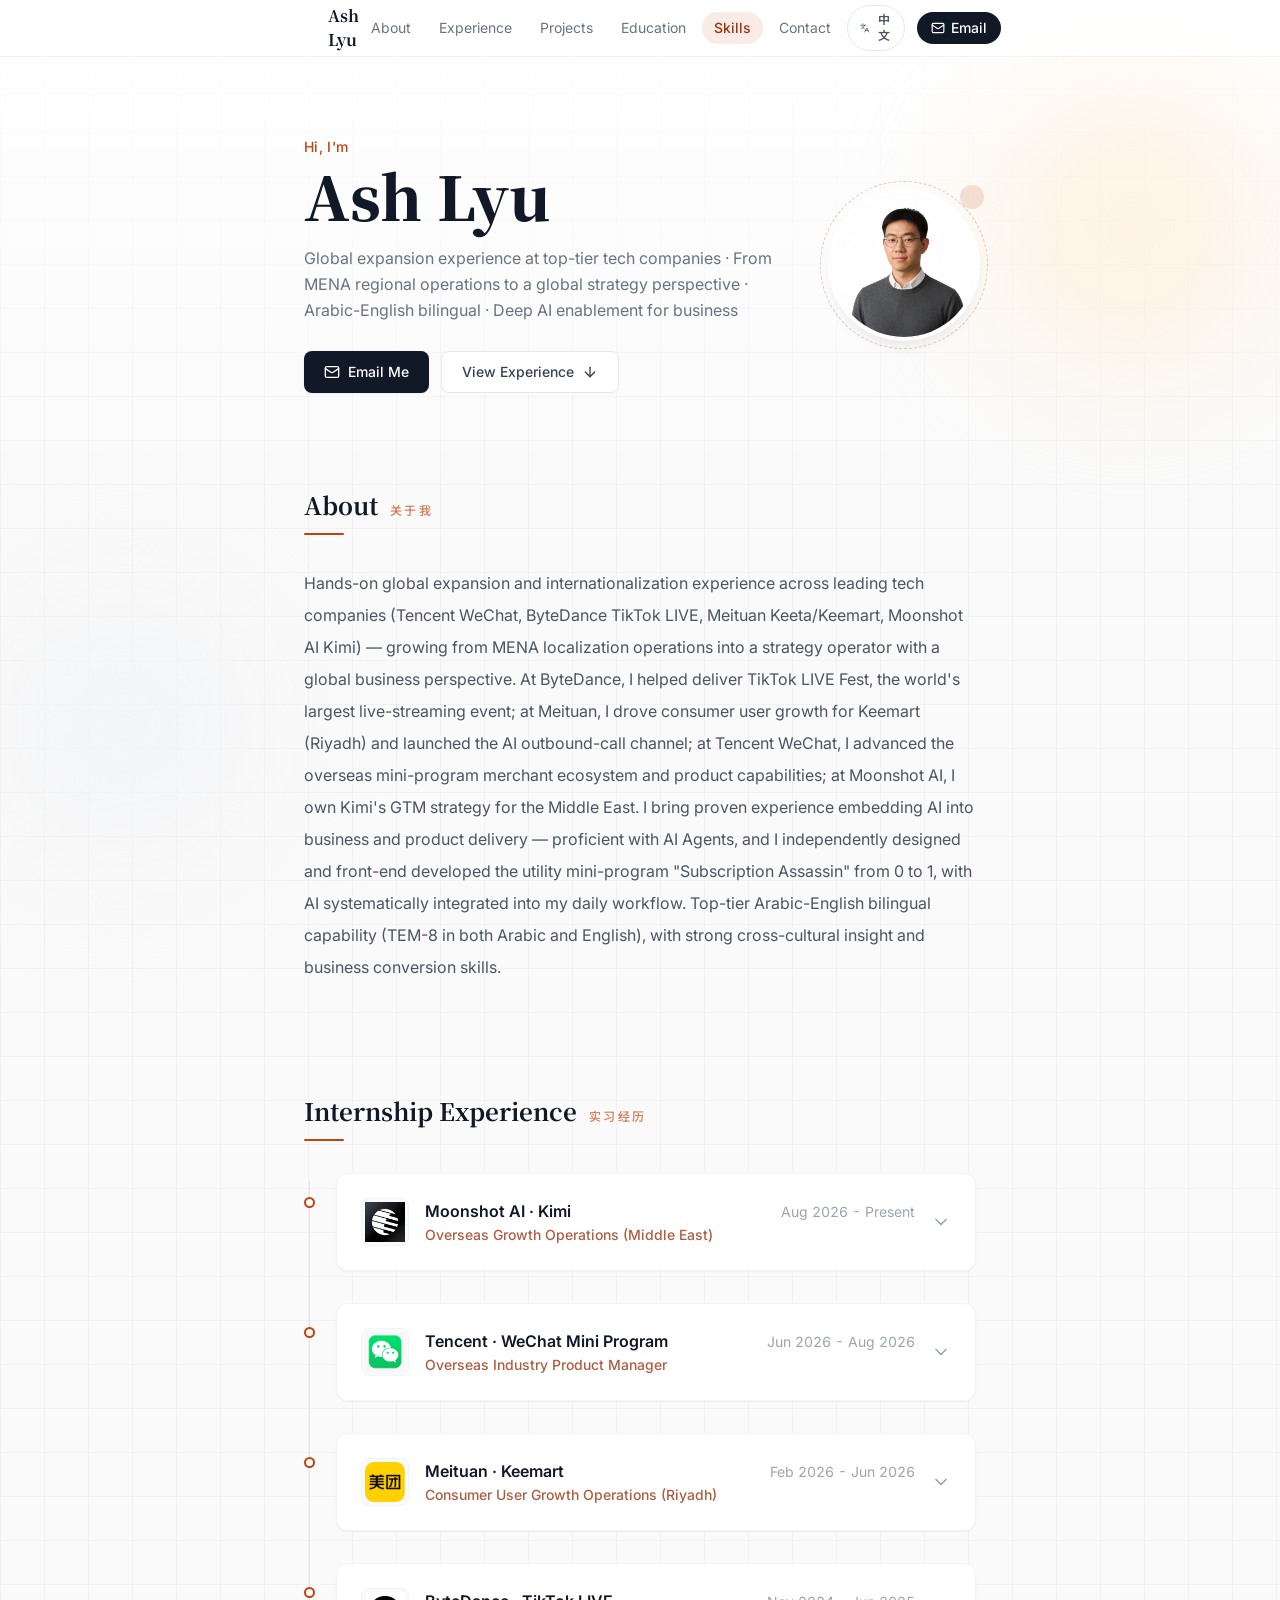
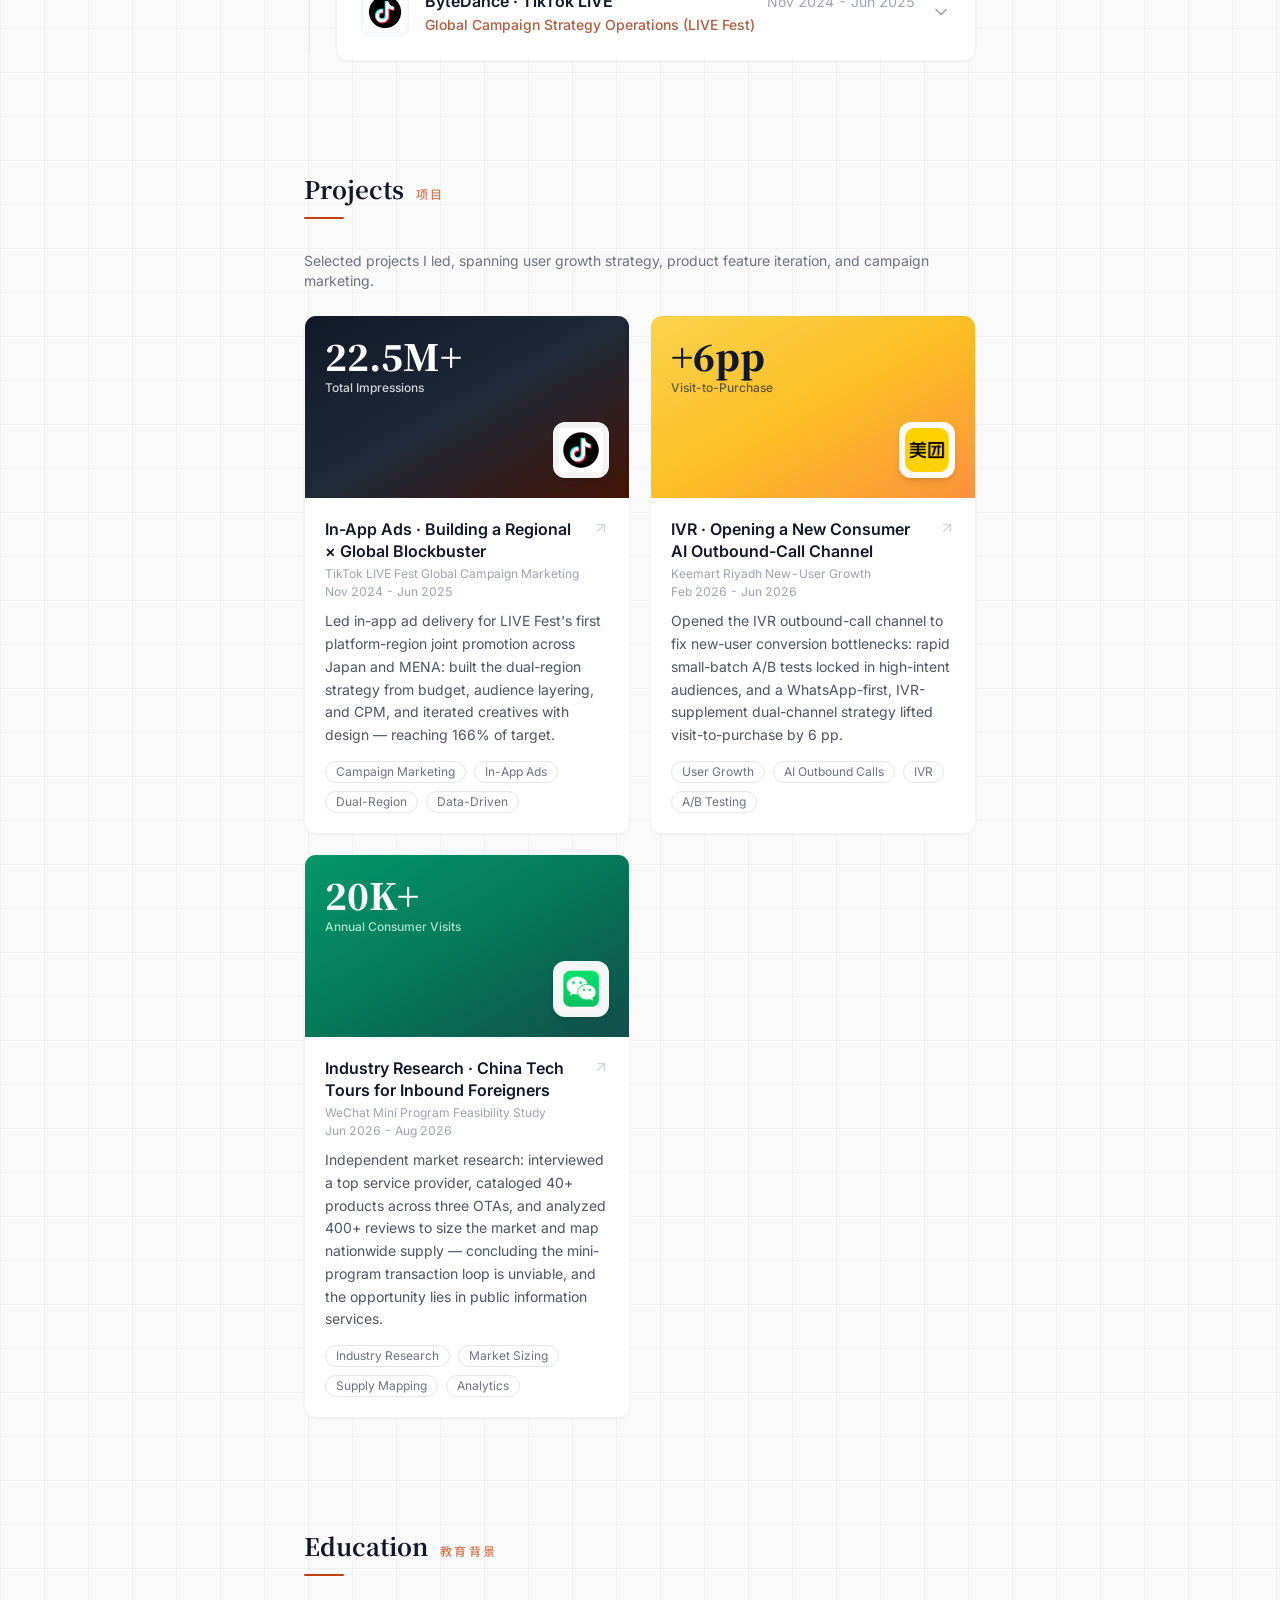
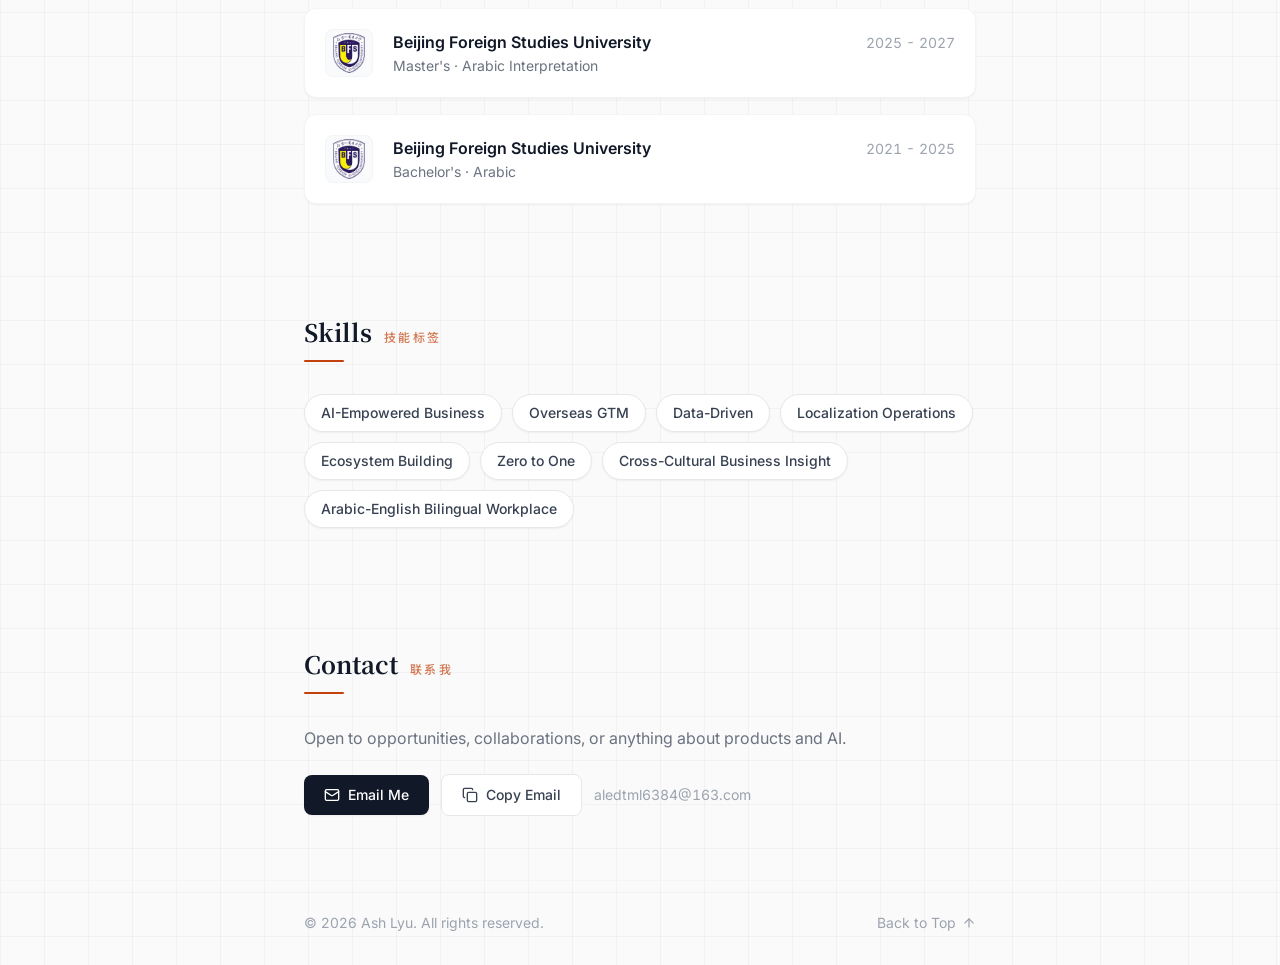
==== index.html @ ec84f0a5 "feat: interactive supply map - click city to view per-line supply list" ====
<!doctype html>
<html lang="en">
  <head>
    <meta charset="UTF-8" />
    <meta name="viewport" content="width=device-width, initial-scale=1.0" />
    <meta
      name="description"
      content="Ash Lyu's CV: global expansion experience at top-tier tech companies (Moonshot AI Kimi, Tencent WeChat, Meituan Keemart, ByteDance TikTok LIVE), Arabic major at BFSU, Arabic-English bilingual."
    />
    <meta property="og:title" content="Ash Lyu CV" />
    <meta
      property="og:description"
      content="多段头部大厂出海经历 · 从中东区域到全球策略视野 · 阿英双语能力 · AI 能力深度赋能业务"
    />
    <meta property="og:type" content="website" />
    <link
      rel="icon"
      href="data:image/svg+xml,%3Csvg xmlns='http://www.w3.org/2000/svg' viewBox='0 0 100 100'%3E%3Crect width='100' height='100' rx='22' fill='%23C2410C'/%3E%3Ctext x='50' y='68' font-size='52' text-anchor='middle' fill='white' font-family='serif'%3EA%3C/text%3E%3C/svg%3E"
    />
    <title>Ash Lyu CV</title>
    <script type="module" crossorigin src="./assets/index-Bm0ek1dO.js"></script>
    <link rel="stylesheet" crossorigin href="./assets/index-CSiEhA15.css">
  </head>
  <body>
    <div id="root"></div>
  </body>
</html>
---- assets/index-CSiEhA15.css ----
@import"https://fonts.googleapis.com/css2?family=Inter:wght@300;400;500;600;700&family=Noto+Sans+SC:wght@300;400;500;600;700&family=Noto+Serif+SC:wght@600;700;900&display=swap";*,:before,:after{--tw-border-spacing-x: 0;--tw-border-spacing-y: 0;--tw-translate-x: 0;--tw-translate-y: 0;--tw-rotate: 0;--tw-skew-x: 0;--tw-skew-y: 0;--tw-scale-x: 1;--tw-scale-y: 1;--tw-pan-x: ;--tw-pan-y: ;--tw-pinch-zoom: ;--tw-scroll-snap-strictness: proximity;--tw-gradient-from-position: ;--tw-gradient-via-position: ;--tw-gradient-to-position: ;--tw-ordinal: ;--tw-slashed-zero: ;--tw-numeric-figure: ;--tw-numeric-spacing: ;--tw-numeric-fraction: ;--tw-ring-inset: ;--tw-ring-offset-width: 0px;--tw-ring-offset-color: #fff;--tw-ring-color: rgb(59 130 246 / .5);--tw-ring-offset-shadow: 0 0 #0000;--tw-ring-shadow: 0 0 #0000;--tw-shadow: 0 0 #0000;--tw-shadow-colored: 0 0 #0000;--tw-blur: ;--tw-brightness: ;--tw-contrast: ;--tw-grayscale: ;--tw-hue-rotate: ;--tw-invert: ;--tw-saturate: ;--tw-sepia: ;--tw-drop-shadow: ;--tw-backdrop-blur: ;--tw-backdrop-brightness: ;--tw-backdrop-contrast: ;--tw-backdrop-grayscale: ;--tw-backdrop-hue-rotate: ;--tw-backdrop-invert: ;--tw-backdrop-opacity: ;--tw-backdrop-saturate: ;--tw-backdrop-sepia: ;--tw-contain-size: ;--tw-contain-layout: ;--tw-contain-paint: ;--tw-contain-style: }::backdrop{--tw-border-spacing-x: 0;--tw-border-spacing-y: 0;--tw-translate-x: 0;--tw-translate-y: 0;--tw-rotate: 0;--tw-skew-x: 0;--tw-skew-y: 0;--tw-scale-x: 1;--tw-scale-y: 1;--tw-pan-x: ;--tw-pan-y: ;--tw-pinch-zoom: ;--tw-scroll-snap-strictness: proximity;--tw-gradient-from-position: ;--tw-gradient-via-position: ;--tw-gradient-to-position: ;--tw-ordinal: ;--tw-slashed-zero: ;--tw-numeric-figure: ;--tw-numeric-spacing: ;--tw-numeric-fraction: ;--tw-ring-inset: ;--tw-ring-offset-width: 0px;--tw-ring-offset-color: #fff;--tw-ring-color: rgb(59 130 246 / .5);--tw-ring-offset-shadow: 0 0 #0000;--tw-ring-shadow: 0 0 #0000;--tw-shadow: 0 0 #0000;--tw-shadow-colored: 0 0 #0000;--tw-blur: ;--tw-brightness: ;--tw-contrast: ;--tw-grayscale: ;--tw-hue-rotate: ;--tw-invert: ;--tw-saturate: ;--tw-sepia: ;--tw-drop-shadow: ;--tw-backdrop-blur: ;--tw-backdrop-brightness: ;--tw-backdrop-contrast: ;--tw-backdrop-grayscale: ;--tw-backdrop-hue-rotate: ;--tw-backdrop-invert: ;--tw-backdrop-opacity: ;--tw-backdrop-saturate: ;--tw-backdrop-sepia: ;--tw-contain-size: ;--tw-contain-layout: ;--tw-contain-paint: ;--tw-contain-style: }*,:before,:after{box-sizing:border-box;border-width:0;border-style:solid;border-color:#e5e7eb}:before,:after{--tw-content: ""}html,:host{line-height:1.5;-webkit-text-size-adjust:100%;-moz-tab-size:4;-o-tab-size:4;tab-size:4;font-family:ui-sans-serif,system-ui,sans-serif,"Apple Color Emoji","Segoe UI Emoji",Segoe UI Symbol,"Noto Color Emoji";font-feature-settings:normal;font-variation-settings:normal;-webkit-tap-highlight-color:transparent}body{margin:0;line-height:inherit}hr{height:0;color:inherit;border-top-width:1px}abbr:where([title]){-webkit-text-decoration:underline dotted;text-decoration:underline dotted}h1,h2,h3,h4,h5,h6{font-size:inherit;font-weight:inherit}a{color:inherit;text-decoration:inherit}b,strong{font-weight:bolder}code,kbd,samp,pre{font-family:ui-monospace,SFMono-Regular,Menlo,Monaco,Consolas,Liberation Mono,Courier New,monospace;font-feature-settings:normal;font-variation-settings:normal;font-size:1em}small{font-size:80%}sub,sup{font-size:75%;line-height:0;position:relative;vertical-align:baseline}sub{bottom:-.25em}sup{top:-.5em}table{text-indent:0;border-color:inherit;border-collapse:collapse}button,input,optgroup,select,textarea{font-family:inherit;font-feature-settings:inherit;font-variation-settings:inherit;font-size:100%;font-weight:inherit;line-height:inherit;letter-spacing:inherit;color:inherit;margin:0;padding:0}button,select{text-transform:none}button,input:where([type=button]),input:where([type=reset]),input:where([type=submit]){-webkit-appearance:button;background-color:transparent;background-image:none}:-moz-focusring{outline:auto}:-moz-ui-invalid{box-shadow:none}progress{vertical-align:baseline}::-webkit-inner-spin-button,::-webkit-outer-spin-button{height:auto}[type=search]{-webkit-appearance:textfield;outline-offset:-2px}::-webkit-search-decoration{-webkit-appearance:none}::-webkit-file-upload-button{-webkit-appearance:button;font:inherit}summary{display:list-item}blockquote,dl,dd,h1,h2,h3,h4,h5,h6,hr,figure,p,pre{margin:0}fieldset{margin:0;padding:0}legend{padding:0}ol,ul,menu{list-style:none;margin:0;padding:0}dialog{padding:0}textarea{resize:vertical}input::-moz-placeholder,textarea::-moz-placeholder{opacity:1;color:#9ca3af}input::placeholder,textarea::placeholder{opacity:1;color:#9ca3af}button,[role=button]{cursor:pointer}:disabled{cursor:default}img,svg,video,canvas,audio,iframe,embed,object{display:block;vertical-align:middle}img,video{max-width:100%;height:auto}[hidden]:where(:not([hidden=until-found])){display:none}:root{--background: 0 0% 100%;--foreground: 0 0% 9%;--card: 0 0% 100%;--card-foreground: 0 0% 9%;--popover: 0 0% 100%;--popover-foreground: 0 0% 9%;--primary: 0 0% 9%;--primary-foreground: 0 0% 98%;--secondary: 0 0% 96%;--secondary-foreground: 0 0% 9%;--muted: 0 0% 96%;--muted-foreground: 0 0% 45%;--accent: 0 0% 96%;--accent-foreground: 0 0% 9%;--destructive: 0 84.2% 60.2%;--destructive-foreground: 0 0% 98%;--border: 0 0% 90%;--input: 0 0% 90%;--ring: 0 0% 9%;--radius: .5rem}html{scroll-behavior:smooth}body{background-color:hsl(var(--background));color:hsl(var(--foreground));-webkit-font-smoothing:antialiased;-moz-osx-font-smoothing:grayscale;font-family:Inter,Noto Sans SC,-apple-system,BlinkMacSystemFont,Segoe UI,sans-serif;margin:0;padding:0;min-height:100vh}#root{width:100%;min-height:100vh}::-moz-selection{background-color:#c2410c2e;color:#7c2d12}::selection{background-color:#c2410c2e;color:#7c2d12}.sr-only{position:absolute;width:1px;height:1px;padding:0;margin:-1px;overflow:hidden;clip:rect(0,0,0,0);white-space:nowrap;border-width:0}.pointer-events-none{pointer-events:none}.visible{visibility:visible}.invisible{visibility:hidden}.fixed{position:fixed}.absolute{position:absolute}.relative{position:relative}.sticky{position:sticky}.-inset-3{inset:-.75rem}.inset-0{inset:0}.inset-x-0{left:0;right:0}.inset-y-0{top:0;bottom:0}.-bottom-12{bottom:-3rem}.-left-12{left:-3rem}.-right-12{right:-3rem}.-right-2{right:-.5rem}.-top-12{top:-3rem}.-top-2{top:-.5rem}.bottom-0{bottom:0}.bottom-2{bottom:.5rem}.left-0{left:0}.left-1\/2{left:50%}.left-2{left:.5rem}.left-\[50\%\]{left:50%}.left-\[5px\]{left:5px}.right-0{right:0}.right-1{right:.25rem}.right-2{right:.5rem}.right-3{right:.75rem}.right-4{right:1rem}.top-0{top:0}.top-1\.5{top:.375rem}.top-1\/2{top:50%}.top-2{top:.5rem}.top-20{top:5rem}.top-3\.5{top:.875rem}.top-4{top:1rem}.top-6{top:1.5rem}.top-\[1px\]{top:1px}.top-\[50\%\]{top:50%}.top-\[60\%\]{top:60%}.top-\[600px\]{top:600px}.top-full{top:100%}.isolate{isolation:isolate}.z-10{z-index:10}.z-20{z-index:20}.z-50{z-index:50}.z-\[1\]{z-index:1}.order-first{order:-9999}.order-last{order:9999}.col-start-2{grid-column-start:2}.row-span-2{grid-row:span 2 / span 2}.row-start-1{grid-row-start:1}.\!m-0{margin:0!important}.-mx-1{margin-left:-.25rem;margin-right:-.25rem}.-my-2{margin-top:-.5rem;margin-bottom:-.5rem}.mx-2{margin-left:.5rem;margin-right:.5rem}.mx-3\.5{margin-left:.875rem;margin-right:.875rem}.mx-auto{margin-left:auto;margin-right:auto}.my-0{margin-top:0;margin-bottom:0}.my-0\.5{margin-top:.125rem;margin-bottom:.125rem}.my-1{margin-top:.25rem;margin-bottom:.25rem}.-ml-4{margin-left:-1rem}.-mt-4{margin-top:-1rem}.mb-2{margin-bottom:.5rem}.mb-3{margin-bottom:.75rem}.mb-6{margin-bottom:1.5rem}.mb-8{margin-bottom:2rem}.ml-1{margin-left:.25rem}.ml-2{margin-left:.5rem}.ml-4{margin-left:1rem}.ml-auto{margin-left:auto}.mt-0\.5{margin-top:.125rem}.mt-1{margin-top:.25rem}.mt-1\.5{margin-top:.375rem}.mt-10{margin-top:2.5rem}.mt-2{margin-top:.5rem}.mt-2\.5{margin-top:.625rem}.mt-3{margin-top:.75rem}.mt-3\.5{margin-top:.875rem}.mt-4{margin-top:1rem}.mt-5{margin-top:1.25rem}.mt-7{margin-top:1.75rem}.mt-\[9px\]{margin-top:9px}.mt-auto{margin-top:auto}.line-clamp-1{overflow:hidden;display:-webkit-box;-webkit-box-orient:vertical;-webkit-line-clamp:1}.line-clamp-2{overflow:hidden;display:-webkit-box;-webkit-box-orient:vertical;-webkit-line-clamp:2}.block{display:block}.flex{display:flex}.inline-flex{display:inline-flex}.table{display:table}.table-caption{display:table-caption}.table-cell{display:table-cell}.table-row{display:table-row}.grid{display:grid}.hidden{display:none}.aspect-\[16\/9\]{aspect-ratio:16/9}.aspect-\[9\/16\]{aspect-ratio:9/16}.aspect-square{aspect-ratio:1 / 1}.aspect-video{aspect-ratio:16 / 9}.size-10{width:2.5rem;height:2.5rem}.size-2{width:.5rem;height:.5rem}.size-2\.5{width:.625rem;height:.625rem}.size-3{width:.75rem;height:.75rem}.size-3\.5{width:.875rem;height:.875rem}.size-4{width:1rem;height:1rem}.size-6{width:1.5rem;height:1.5rem}.size-7{width:1.75rem;height:1.75rem}.size-8{width:2rem;height:2rem}.size-9{width:2.25rem;height:2.25rem}.size-auto{width:auto;height:auto}.size-full{width:100%;height:100%}.h-0\.5{height:.125rem}.h-1{height:.25rem}.h-1\.5{height:.375rem}.h-10{height:2.5rem}.h-12{height:3rem}.h-14{height:3.5rem}.h-2{height:.5rem}.h-2\.5{height:.625rem}.h-28{height:7rem}.h-3{height:.75rem}.h-3\.5{height:.875rem}.h-4{height:1rem}.h-5{height:1.25rem}.h-6{height:1.5rem}.h-7{height:1.75rem}.h-8{height:2rem}.h-9{height:2.25rem}.h-\[1\.15rem\]{height:1.15rem}.h-\[11px\]{height:11px}.h-\[250px\]{height:250px}.h-\[300px\]{height:300px}.h-\[400px\]{height:400px}.h-\[500px\]{height:500px}.h-\[calc\(100\%-1px\)\]{height:calc(100% - 1px)}.h-\[var\(--radix-navigation-menu-viewport-height\)\]{height:var(--radix-navigation-menu-viewport-height)}.h-\[var\(--radix-select-trigger-height\)\]{height:var(--radix-select-trigger-height)}.h-auto{height:auto}.h-full{height:100%}.h-px{height:1px}.h-svh{height:100svh}.max-h-\[300px\]{max-height:300px}.min-h-0{min-height:0px}.min-h-16{min-height:4rem}.min-h-4{min-height:1rem}.min-h-screen{min-height:100vh}.min-h-svh{min-height:100svh}.w-0{width:0px}.w-1{width:.25rem}.w-1\.5{width:.375rem}.w-10{width:2.5rem}.w-12{width:3rem}.w-14{width:3.5rem}.w-2{width:.5rem}.w-2\.5{width:.625rem}.w-28{width:7rem}.w-3{width:.75rem}.w-3\.5{width:.875rem}.w-3\/4{width:75%}.w-4{width:1rem}.w-5{width:1.25rem}.w-6{width:1.5rem}.w-64{width:16rem}.w-7{width:1.75rem}.w-72{width:18rem}.w-8{width:2rem}.w-9{width:2.25rem}.w-\[100px\]{width:100px}.w-\[11px\]{width:11px}.w-\[250px\]{width:250px}.w-\[300px\]{width:300px}.w-auto{width:auto}.w-fit{width:-moz-fit-content;width:fit-content}.w-full{width:100%}.w-max{width:-moz-max-content;width:max-content}.w-px{width:1px}.min-w-0{min-width:0px}.min-w-10{min-width:2.5rem}.min-w-5{min-width:1.25rem}.min-w-8{min-width:2rem}.min-w-9{min-width:2.25rem}.min-w-\[12rem\]{min-width:12rem}.min-w-\[8rem\]{min-width:8rem}.min-w-\[var\(--radix-select-trigger-width\)\]{min-width:var(--radix-select-trigger-width)}.max-w-2xl{max-width:42rem}.max-w-\[calc\(100\%-2rem\)\]{max-width:calc(100% - 2rem)}.max-w-max{max-width:-moz-max-content;max-width:max-content}.max-w-sm{max-width:24rem}.max-w-xl{max-width:36rem}.flex-1{flex:1 1 0%}.flex-shrink-0,.shrink-0{flex-shrink:0}.grow{flex-grow:1}.grow-0{flex-grow:0}.basis-full{flex-basis:100%}.caption-bottom{caption-side:bottom}.border-collapse{border-collapse:collapse}.-translate-x-1\/2{--tw-translate-x: -50%;transform:translate(var(--tw-translate-x),var(--tw-translate-y)) rotate(var(--tw-rotate)) skew(var(--tw-skew-x)) skewY(var(--tw-skew-y)) scaleX(var(--tw-scale-x)) scaleY(var(--tw-scale-y))}.-translate-x-px{--tw-translate-x: -1px;transform:translate(var(--tw-translate-x),var(--tw-translate-y)) rotate(var(--tw-rotate)) skew(var(--tw-skew-x)) skewY(var(--tw-skew-y)) scaleX(var(--tw-scale-x)) scaleY(var(--tw-scale-y))}.-translate-y-1\/2{--tw-translate-y: -50%;transform:translate(var(--tw-translate-x),var(--tw-translate-y)) rotate(var(--tw-rotate)) skew(var(--tw-skew-x)) skewY(var(--tw-skew-y)) scaleX(var(--tw-scale-x)) scaleY(var(--tw-scale-y))}.translate-x-\[-50\%\]{--tw-translate-x: -50%;transform:translate(var(--tw-translate-x),var(--tw-translate-y)) rotate(var(--tw-rotate)) skew(var(--tw-skew-x)) skewY(var(--tw-skew-y)) scaleX(var(--tw-scale-x)) scaleY(var(--tw-scale-y))}.translate-x-px{--tw-translate-x: 1px;transform:translate(var(--tw-translate-x),var(--tw-translate-y)) rotate(var(--tw-rotate)) skew(var(--tw-skew-x)) skewY(var(--tw-skew-y)) scaleX(var(--tw-scale-x)) scaleY(var(--tw-scale-y))}.translate-y-0\.5{--tw-translate-y: .125rem;transform:translate(var(--tw-translate-x),var(--tw-translate-y)) rotate(var(--tw-rotate)) skew(var(--tw-skew-x)) skewY(var(--tw-skew-y)) scaleX(var(--tw-scale-x)) scaleY(var(--tw-scale-y))}.translate-y-\[-50\%\]{--tw-translate-y: -50%;transform:translate(var(--tw-translate-x),var(--tw-translate-y)) rotate(var(--tw-rotate)) skew(var(--tw-skew-x)) skewY(var(--tw-skew-y)) scaleX(var(--tw-scale-x)) scaleY(var(--tw-scale-y))}.translate-y-\[calc\(-50\%_-_2px\)\]{--tw-translate-y: calc(-50% - 2px) ;transform:translate(var(--tw-translate-x),var(--tw-translate-y)) rotate(var(--tw-rotate)) skew(var(--tw-skew-x)) skewY(var(--tw-skew-y)) scaleX(var(--tw-scale-x)) scaleY(var(--tw-scale-y))}.rotate-180{--tw-rotate: 180deg;transform:translate(var(--tw-translate-x),var(--tw-translate-y)) rotate(var(--tw-rotate)) skew(var(--tw-skew-x)) skewY(var(--tw-skew-y)) scaleX(var(--tw-scale-x)) scaleY(var(--tw-scale-y))}.rotate-45{--tw-rotate: 45deg;transform:translate(var(--tw-translate-x),var(--tw-translate-y)) rotate(var(--tw-rotate)) skew(var(--tw-skew-x)) skewY(var(--tw-skew-y)) scaleX(var(--tw-scale-x)) scaleY(var(--tw-scale-y))}.rotate-90{--tw-rotate: 90deg;transform:translate(var(--tw-translate-x),var(--tw-translate-y)) rotate(var(--tw-rotate)) skew(var(--tw-skew-x)) skewY(var(--tw-skew-y)) scaleX(var(--tw-scale-x)) scaleY(var(--tw-scale-y))}.transform{transform:translate(var(--tw-translate-x),var(--tw-translate-y)) rotate(var(--tw-rotate)) skew(var(--tw-skew-x)) skewY(var(--tw-skew-y)) scaleX(var(--tw-scale-x)) scaleY(var(--tw-scale-y))}@keyframes caret-blink{0%,70%,to{opacity:1}20%,50%{opacity:0}}.animate-caret-blink{animation:caret-blink 1.25s ease-out infinite}@keyframes pulse{50%{opacity:.5}}.animate-pulse{animation:pulse 2s cubic-bezier(.4,0,.6,1) infinite}@keyframes spin{to{transform:rotate(360deg)}}.animate-spin{animation:spin 1s linear infinite}.cursor-default{cursor:default}.cursor-text{cursor:text}.touch-none{touch-action:none}.select-none{-webkit-user-select:none;-moz-user-select:none;user-select:none}.resize-none{resize:none}.resize{resize:both}.scroll-my-1{scroll-margin-top:.25rem;scroll-margin-bottom:.25rem}.scroll-mt-20{scroll-margin-top:5rem}.scroll-py-1{scroll-padding-top:.25rem;scroll-padding-bottom:.25rem}.list-disc{list-style-type:disc}.list-none{list-style-type:none}.auto-rows-min{grid-auto-rows:min-content}.grid-cols-1{grid-template-columns:repeat(1,minmax(0,1fr))}.grid-cols-2{grid-template-columns:repeat(2,minmax(0,1fr))}.grid-cols-3{grid-template-columns:repeat(3,minmax(0,1fr))}.grid-cols-\[0_1fr\]{grid-template-columns:0 1fr}.grid-rows-\[0fr\]{grid-template-rows:0fr}.grid-rows-\[1fr\]{grid-template-rows:1fr}.grid-rows-\[auto_auto\]{grid-template-rows:auto auto}.flex-row{flex-direction:row}.flex-col{flex-direction:column}.flex-col-reverse{flex-direction:column-reverse}.flex-wrap{flex-wrap:wrap}.place-content-center{place-content:center}.items-start{align-items:flex-start}.items-end{align-items:flex-end}.items-center{align-items:center}.items-baseline{align-items:baseline}.items-stretch{align-items:stretch}.justify-start{justify-content:flex-start}.justify-end{justify-content:flex-end}.justify-center{justify-content:center}.justify-between{justify-content:space-between}.justify-items-start{justify-items:start}.gap-0\.5{gap:.125rem}.gap-1{gap:.25rem}.gap-1\.5{gap:.375rem}.gap-10{gap:2.5rem}.gap-2{gap:.5rem}.gap-2\.5{gap:.625rem}.gap-3{gap:.75rem}.gap-4{gap:1rem}.gap-5{gap:1.25rem}.gap-6{gap:1.5rem}.gap-7{gap:1.75rem}.gap-8{gap:2rem}.gap-\[--spacing\(var\(--gap\)\)\]{gap:var(--spacing(var(--gap)))}.gap-px{gap:1px}.gap-x-3{-moz-column-gap:.75rem;column-gap:.75rem}.gap-y-0\.5{row-gap:.125rem}.gap-y-1{row-gap:.25rem}.space-y-2>:not([hidden])~:not([hidden]){--tw-space-y-reverse: 0;margin-top:calc(.5rem * calc(1 - var(--tw-space-y-reverse)));margin-bottom:calc(.5rem * var(--tw-space-y-reverse))}.space-y-3>:not([hidden])~:not([hidden]){--tw-space-y-reverse: 0;margin-top:calc(.75rem * calc(1 - var(--tw-space-y-reverse)));margin-bottom:calc(.75rem * var(--tw-space-y-reverse))}.space-y-4>:not([hidden])~:not([hidden]){--tw-space-y-reverse: 0;margin-top:calc(1rem * calc(1 - var(--tw-space-y-reverse)));margin-bottom:calc(1rem * var(--tw-space-y-reverse))}.space-y-8>:not([hidden])~:not([hidden]){--tw-space-y-reverse: 0;margin-top:calc(2rem * calc(1 - var(--tw-space-y-reverse)));margin-bottom:calc(2rem * var(--tw-space-y-reverse))}.divide-y>:not([hidden])~:not([hidden]){--tw-divide-y-reverse: 0;border-top-width:calc(1px * calc(1 - var(--tw-divide-y-reverse)));border-bottom-width:calc(1px * var(--tw-divide-y-reverse))}.divide-gray-50>:not([hidden])~:not([hidden]){--tw-divide-opacity: 1;border-color:rgb(249 250 251 / var(--tw-divide-opacity, 1))}.self-start{align-self:flex-start}.self-stretch{align-self:stretch}.justify-self-end{justify-self:end}.overflow-auto{overflow:auto}.overflow-hidden{overflow:hidden}.overflow-x-auto{overflow-x:auto}.overflow-y-auto{overflow-y:auto}.overflow-x-hidden{overflow-x:hidden}.whitespace-nowrap{white-space:nowrap}.text-balance{text-wrap:balance}.break-words{overflow-wrap:break-word}.rounded-\[2px\]{border-radius:2px}.rounded-\[4px\]{border-radius:4px}.rounded-\[calc\(var\(--radius\)-5px\)\]{border-radius:calc(var(--radius) - 5px)}.rounded-\[inherit\]{border-radius:inherit}.rounded-full{border-radius:9999px}.rounded-lg{border-radius:var(--radius)}.rounded-md{border-radius:calc(var(--radius) - 2px)}.rounded-none{border-radius:0}.rounded-sm{border-radius:calc(var(--radius) - 4px)}.rounded-xl{border-radius:calc(var(--radius) + 4px)}.rounded-xs{border-radius:calc(var(--radius) - 6px)}.rounded-l-md{border-top-left-radius:calc(var(--radius) - 2px);border-bottom-left-radius:calc(var(--radius) - 2px)}.rounded-r-md{border-top-right-radius:calc(var(--radius) - 2px);border-bottom-right-radius:calc(var(--radius) - 2px)}.rounded-tl-sm{border-top-left-radius:calc(var(--radius) - 4px)}.border{border-width:1px}.border-0{border-width:0px}.border-2{border-width:2px}.border-\[1\.5px\]{border-width:1.5px}.border-y{border-top-width:1px;border-bottom-width:1px}.border-b{border-bottom-width:1px}.border-l{border-left-width:1px}.border-r{border-right-width:1px}.border-t{border-top-width:1px}.border-dashed{border-style:dashed}.border-amber-100{--tw-border-opacity: 1;border-color:rgb(254 243 199 / var(--tw-border-opacity, 1))}.border-border{border-color:hsl(var(--border))}.border-border\/50{border-color:hsl(var(--border) / .5)}.border-emerald-700\/20{border-color:#04785733}.border-gray-100{--tw-border-opacity: 1;border-color:rgb(243 244 246 / var(--tw-border-opacity, 1))}.border-gray-200{--tw-border-opacity: 1;border-color:rgb(229 231 235 / var(--tw-border-opacity, 1))}.border-gray-900\/5{border-color:#1118270d}.border-input{border-color:hsl(var(--input))}.border-orange-700{--tw-border-opacity: 1;border-color:rgb(194 65 12 / var(--tw-border-opacity, 1))}.border-orange-700\/20{border-color:#c2410c33}.border-orange-700\/30{border-color:#c2410c4d}.border-orange-700\/40{border-color:#c2410c66}.border-primary{border-color:hsl(var(--primary))}.border-red-100{--tw-border-opacity: 1;border-color:rgb(254 226 226 / var(--tw-border-opacity, 1))}.border-sidebar-border{border-color:hsl(var(--sidebar-border))}.border-transparent{border-color:transparent}.border-white\/15{border-color:#ffffff26}.border-l-transparent{border-left-color:transparent}.border-t-transparent{border-top-color:transparent}.bg-\[\#fafafa\]{--tw-bg-opacity: 1;background-color:rgb(250 250 250 / var(--tw-bg-opacity, 1))}.bg-accent{background-color:hsl(var(--accent))}.bg-amber-50\/60{background-color:#fffbeb99}.bg-background{background-color:hsl(var(--background))}.bg-black\/50{background-color:#00000080}.bg-border{background-color:hsl(var(--border))}.bg-card{background-color:hsl(var(--card))}.bg-destructive{--tw-bg-opacity: 1;background-color:hsl(var(--destructive) / var(--tw-bg-opacity, 1))}.bg-emerald-100\/60{background-color:#d1fae599}.bg-emerald-600{--tw-bg-opacity: 1;background-color:rgb(5 150 105 / var(--tw-bg-opacity, 1))}.bg-emerald-700{--tw-bg-opacity: 1;background-color:rgb(4 120 87 / var(--tw-bg-opacity, 1))}.bg-emerald-700\/5{background-color:#0478570d}.bg-emerald-700\/\[0\.04\]{background-color:#0478570a}.bg-emerald-700\/\[0\.06\]{background-color:#0478570f}.bg-emerald-700\/\[0\.08\]{background-color:#04785714}.bg-foreground{background-color:hsl(var(--foreground))}.bg-gray-100{--tw-bg-opacity: 1;background-color:rgb(243 244 246 / var(--tw-bg-opacity, 1))}.bg-gray-200{--tw-bg-opacity: 1;background-color:rgb(229 231 235 / var(--tw-bg-opacity, 1))}.bg-gray-50{--tw-bg-opacity: 1;background-color:rgb(249 250 251 / var(--tw-bg-opacity, 1))}.bg-gray-900{--tw-bg-opacity: 1;background-color:rgb(17 24 39 / var(--tw-bg-opacity, 1))}.bg-gray-900\/30{background-color:#1118274d}.bg-gray-900\/\[0\.04\]{background-color:#1118270a}.bg-input{background-color:hsl(var(--input))}.bg-muted{background-color:hsl(var(--muted))}.bg-muted\/50{background-color:hsl(var(--muted) / .5)}.bg-orange-100\/60{background-color:#ffedd599}.bg-orange-700{--tw-bg-opacity: 1;background-color:rgb(194 65 12 / var(--tw-bg-opacity, 1))}.bg-orange-700\/10{background-color:#c2410c1a}.bg-orange-700\/15{background-color:#c2410c26}.bg-orange-700\/5{background-color:#c2410c0d}.bg-orange-700\/50{background-color:#c2410c80}.bg-popover{background-color:hsl(var(--popover))}.bg-primary{background-color:hsl(var(--primary))}.bg-primary\/20{background-color:hsl(var(--primary) / .2)}.bg-red-50\/60{background-color:#fef2f299}.bg-secondary{background-color:hsl(var(--secondary))}.bg-sidebar{background-color:hsl(var(--sidebar-background))}.bg-sidebar-border{background-color:hsl(var(--sidebar-border))}.bg-transparent{background-color:transparent}.bg-white{--tw-bg-opacity: 1;background-color:rgb(255 255 255 / var(--tw-bg-opacity, 1))}.bg-white\/5{background-color:#ffffff0d}.bg-white\/60{background-color:#fff9}.bg-white\/70{background-color:#ffffffb3}.bg-white\/90{background-color:#ffffffe6}.bg-white\/95{background-color:#fffffff2}.bg-gradient-to-b{background-image:linear-gradient(to bottom,var(--tw-gradient-stops))}.bg-gradient-to-br{background-image:linear-gradient(to bottom right,var(--tw-gradient-stops))}.from-amber-300{--tw-gradient-from: #fcd34d var(--tw-gradient-from-position);--tw-gradient-to: rgb(252 211 77 / 0) var(--tw-gradient-to-position);--tw-gradient-stops: var(--tw-gradient-from), var(--tw-gradient-to)}.from-emerald-600{--tw-gradient-from: #059669 var(--tw-gradient-from-position);--tw-gradient-to: rgb(5 150 105 / 0) var(--tw-gradient-to-position);--tw-gradient-stops: var(--tw-gradient-from), var(--tw-gradient-to)}.from-gray-900{--tw-gradient-from: #111827 var(--tw-gradient-from-position);--tw-gradient-to: rgb(17 24 39 / 0) var(--tw-gradient-to-position);--tw-gradient-stops: var(--tw-gradient-from), var(--tw-gradient-to)}.from-white{--tw-gradient-from: #fff var(--tw-gradient-from-position);--tw-gradient-to: rgb(255 255 255 / 0) var(--tw-gradient-to-position);--tw-gradient-stops: var(--tw-gradient-from), var(--tw-gradient-to)}.via-amber-400{--tw-gradient-to: rgb(251 191 36 / 0) var(--tw-gradient-to-position);--tw-gradient-stops: var(--tw-gradient-from), #fbbf24 var(--tw-gradient-via-position), var(--tw-gradient-to)}.via-emerald-700{--tw-gradient-to: rgb(4 120 87 / 0) var(--tw-gradient-to-position);--tw-gradient-stops: var(--tw-gradient-from), #047857 var(--tw-gradient-via-position), var(--tw-gradient-to)}.via-gray-800{--tw-gradient-to: rgb(31 41 55 / 0) var(--tw-gradient-to-position);--tw-gradient-stops: var(--tw-gradient-from), #1f2937 var(--tw-gradient-via-position), var(--tw-gradient-to)}.to-orange-400{--tw-gradient-to: #fb923c var(--tw-gradient-to-position)}.to-orange-950{--tw-gradient-to: #431407 var(--tw-gradient-to-position)}.to-teal-900{--tw-gradient-to: #134e4a var(--tw-gradient-to-position)}.to-transparent{--tw-gradient-to: transparent var(--tw-gradient-to-position)}.fill-current{fill:currentColor}.fill-foreground{fill:hsl(var(--foreground))}.fill-orange-700{fill:#c2410c}.fill-primary{fill:hsl(var(--primary))}.object-contain{-o-object-fit:contain;object-fit:contain}.object-cover{-o-object-fit:cover;object-fit:cover}.p-0{padding:0}.p-1{padding:.25rem}.p-1\.5{padding:.375rem}.p-2{padding:.5rem}.p-3{padding:.75rem}.p-4{padding:1rem}.p-5{padding:1.25rem}.p-6{padding:1.5rem}.p-\[3px\]{padding:3px}.p-px{padding:1px}.px-1{padding-left:.25rem;padding-right:.25rem}.px-1\.5{padding-left:.375rem;padding-right:.375rem}.px-2{padding-left:.5rem;padding-right:.5rem}.px-2\.5{padding-left:.625rem;padding-right:.625rem}.px-3{padding-left:.75rem;padding-right:.75rem}.px-3\.5{padding-left:.875rem;padding-right:.875rem}.px-4{padding-left:1rem;padding-right:1rem}.px-5{padding-left:1.25rem;padding-right:1.25rem}.px-6{padding-left:1.5rem;padding-right:1.5rem}.py-0\.5{padding-top:.125rem;padding-bottom:.125rem}.py-1{padding-top:.25rem;padding-bottom:.25rem}.py-1\.5{padding-top:.375rem;padding-bottom:.375rem}.py-10{padding-top:2.5rem;padding-bottom:2.5rem}.py-14{padding-top:3.5rem;padding-bottom:3.5rem}.py-16{padding-top:4rem;padding-bottom:4rem}.py-2{padding-top:.5rem;padding-bottom:.5rem}.py-2\.5{padding-top:.625rem;padding-bottom:.625rem}.py-3{padding-top:.75rem;padding-bottom:.75rem}.py-4{padding-top:1rem;padding-bottom:1rem}.py-5{padding-top:1.25rem;padding-bottom:1.25rem}.py-6{padding-top:1.5rem;padding-bottom:1.5rem}.py-8{padding-top:2rem;padding-bottom:2rem}.pb-10{padding-bottom:2.5rem}.pb-16{padding-bottom:4rem}.pb-3{padding-bottom:.75rem}.pb-4{padding-bottom:1rem}.pb-5{padding-bottom:1.25rem}.pl-2{padding-left:.5rem}.pl-3{padding-left:.75rem}.pl-4{padding-left:1rem}.pl-8{padding-left:2rem}.pr-1{padding-right:.25rem}.pr-2{padding-right:.5rem}.pr-2\.5{padding-right:.625rem}.pr-3{padding-right:.75rem}.pr-8{padding-right:2rem}.pt-0{padding-top:0}.pt-12{padding-top:3rem}.pt-14{padding-top:3.5rem}.pt-16{padding-top:4rem}.pt-2{padding-top:.5rem}.pt-3{padding-top:.75rem}.pt-4{padding-top:1rem}.text-left{text-align:left}.text-center{text-align:center}.align-middle{vertical-align:middle}.font-mono{font-family:ui-monospace,SFMono-Regular,Menlo,Monaco,Consolas,Liberation Mono,Courier New,monospace}.font-sans{font-family:ui-sans-serif,system-ui,sans-serif,"Apple Color Emoji","Segoe UI Emoji",Segoe UI Symbol,"Noto Color Emoji"}.text-2xl{font-size:1.5rem;line-height:2rem}.text-3xl{font-size:1.875rem;line-height:2.25rem}.text-5xl{font-size:3rem;line-height:1}.text-\[0\.8rem\]{font-size:.8rem}.text-\[11px\]{font-size:11px}.text-base{font-size:1rem;line-height:1.5rem}.text-lg{font-size:1.125rem;line-height:1.75rem}.text-sm{font-size:.875rem;line-height:1.25rem}.text-sm\/relaxed{font-size:.875rem;line-height:1.625}.text-xl{font-size:1.25rem;line-height:1.75rem}.text-xs{font-size:.75rem;line-height:1rem}.font-black{font-weight:900}.font-bold{font-weight:700}.font-medium{font-weight:500}.font-normal{font-weight:400}.font-semibold{font-weight:600}.uppercase{text-transform:uppercase}.tabular-nums{--tw-numeric-spacing: tabular-nums;font-variant-numeric:var(--tw-ordinal) var(--tw-slashed-zero) var(--tw-numeric-figure) var(--tw-numeric-spacing) var(--tw-numeric-fraction)}.leading-loose{line-height:2}.leading-none{line-height:1}.leading-normal{line-height:1.5}.leading-relaxed{line-height:1.625}.leading-snug{line-height:1.375}.leading-tight{line-height:1.25}.tracking-\[0\.2em\]{letter-spacing:.2em}.tracking-tight{letter-spacing:-.025em}.tracking-wide{letter-spacing:.025em}.tracking-widest{letter-spacing:.1em}.text-accent-foreground{color:hsl(var(--accent-foreground))}.text-amber-700{--tw-text-opacity: 1;color:rgb(180 83 9 / var(--tw-text-opacity, 1))}.text-background{color:hsl(var(--background))}.text-card-foreground{color:hsl(var(--card-foreground))}.text-current{color:currentColor}.text-destructive{--tw-text-opacity: 1;color:hsl(var(--destructive) / var(--tw-text-opacity, 1))}.text-emerald-100\/80{color:#d1fae5cc}.text-emerald-200\/90{color:#a7f3d0e6}.text-emerald-700{--tw-text-opacity: 1;color:rgb(4 120 87 / var(--tw-text-opacity, 1))}.text-emerald-700\/50{color:#04785780}.text-emerald-800{--tw-text-opacity: 1;color:rgb(6 95 70 / var(--tw-text-opacity, 1))}.text-foreground{color:hsl(var(--foreground))}.text-gray-300{--tw-text-opacity: 1;color:rgb(209 213 219 / var(--tw-text-opacity, 1))}.text-gray-400{--tw-text-opacity: 1;color:rgb(156 163 175 / var(--tw-text-opacity, 1))}.text-gray-500{--tw-text-opacity: 1;color:rgb(107 114 128 / var(--tw-text-opacity, 1))}.text-gray-600{--tw-text-opacity: 1;color:rgb(75 85 99 / var(--tw-text-opacity, 1))}.text-gray-700{--tw-text-opacity: 1;color:rgb(55 65 81 / var(--tw-text-opacity, 1))}.text-gray-800\/70{color:#1f2937b3}.text-gray-900{--tw-text-opacity: 1;color:rgb(17 24 39 / var(--tw-text-opacity, 1))}.text-muted-foreground{color:hsl(var(--muted-foreground))}.text-orange-700{--tw-text-opacity: 1;color:rgb(194 65 12 / var(--tw-text-opacity, 1))}.text-orange-700\/50{color:#c2410c80}.text-orange-700\/70{color:#c2410cb3}.text-orange-800{--tw-text-opacity: 1;color:rgb(154 52 18 / var(--tw-text-opacity, 1))}.text-orange-800\/80{color:#9a3412cc}.text-popover-foreground{color:hsl(var(--popover-foreground))}.text-primary{color:hsl(var(--primary))}.text-primary-foreground{color:hsl(var(--primary-foreground))}.text-red-700{--tw-text-opacity: 1;color:rgb(185 28 28 / var(--tw-text-opacity, 1))}.text-secondary-foreground{color:hsl(var(--secondary-foreground))}.text-sidebar-foreground{color:hsl(var(--sidebar-foreground))}.text-sidebar-foreground\/70{color:hsl(var(--sidebar-foreground) / .7)}.text-white{--tw-text-opacity: 1;color:rgb(255 255 255 / var(--tw-text-opacity, 1))}.underline-offset-4{text-underline-offset:4px}.opacity-0{opacity:0}.opacity-50{opacity:.5}.opacity-70{opacity:.7}.shadow{--tw-shadow: 0 1px 3px 0 rgb(0 0 0 / .1), 0 1px 2px -1px rgb(0 0 0 / .1);--tw-shadow-colored: 0 1px 3px 0 var(--tw-shadow-color), 0 1px 2px -1px var(--tw-shadow-color);box-shadow:var(--tw-ring-offset-shadow, 0 0 #0000),var(--tw-ring-shadow, 0 0 #0000),var(--tw-shadow)}.shadow-\[0_0_0_1px_hsl\(var\(--sidebar-border\)\)\]{--tw-shadow: 0 0 0 1px hsl(var(--sidebar-border));--tw-shadow-colored: 0 0 0 1px var(--tw-shadow-color);box-shadow:var(--tw-ring-offset-shadow, 0 0 #0000),var(--tw-ring-shadow, 0 0 #0000),var(--tw-shadow)}.shadow-lg{--tw-shadow: 0 10px 15px -3px rgb(0 0 0 / .1), 0 4px 6px -4px rgb(0 0 0 / .1);--tw-shadow-colored: 0 10px 15px -3px var(--tw-shadow-color), 0 4px 6px -4px var(--tw-shadow-color);box-shadow:var(--tw-ring-offset-shadow, 0 0 #0000),var(--tw-ring-shadow, 0 0 #0000),var(--tw-shadow)}.shadow-md{--tw-shadow: 0 4px 6px -1px rgb(0 0 0 / .1), 0 2px 4px -2px rgb(0 0 0 / .1);--tw-shadow-colored: 0 4px 6px -1px var(--tw-shadow-color), 0 2px 4px -2px var(--tw-shadow-color);box-shadow:var(--tw-ring-offset-shadow, 0 0 #0000),var(--tw-ring-shadow, 0 0 #0000),var(--tw-shadow)}.shadow-none{--tw-shadow: 0 0 #0000;--tw-shadow-colored: 0 0 #0000;box-shadow:var(--tw-ring-offset-shadow, 0 0 #0000),var(--tw-ring-shadow, 0 0 #0000),var(--tw-shadow)}.shadow-sm{--tw-shadow: 0 1px 2px 0 rgb(0 0 0 / .05);--tw-shadow-colored: 0 1px 2px 0 var(--tw-shadow-color);box-shadow:var(--tw-ring-offset-shadow, 0 0 #0000),var(--tw-ring-shadow, 0 0 #0000),var(--tw-shadow)}.shadow-xl{--tw-shadow: 0 20px 25px -5px rgb(0 0 0 / .1), 0 8px 10px -6px rgb(0 0 0 / .1);--tw-shadow-colored: 0 20px 25px -5px var(--tw-shadow-color), 0 8px 10px -6px var(--tw-shadow-color);box-shadow:var(--tw-ring-offset-shadow, 0 0 #0000),var(--tw-ring-shadow, 0 0 #0000),var(--tw-shadow)}.shadow-xs{--tw-shadow: 0 1px 2px 0 rgb(0 0 0 / .05);--tw-shadow-colored: 0 1px 2px 0 var(--tw-shadow-color);box-shadow:var(--tw-ring-offset-shadow, 0 0 #0000),var(--tw-ring-shadow, 0 0 #0000),var(--tw-shadow)}.outline-none{outline:2px solid transparent;outline-offset:2px}.outline{outline-style:solid}.ring-0{--tw-ring-offset-shadow: var(--tw-ring-inset) 0 0 0 var(--tw-ring-offset-width) var(--tw-ring-offset-color);--tw-ring-shadow: var(--tw-ring-inset) 0 0 0 calc(0px + var(--tw-ring-offset-width)) var(--tw-ring-color);box-shadow:var(--tw-ring-offset-shadow),var(--tw-ring-shadow),var(--tw-shadow, 0 0 #0000)}.ring-4{--tw-ring-offset-shadow: var(--tw-ring-inset) 0 0 0 var(--tw-ring-offset-width) var(--tw-ring-offset-color);--tw-ring-shadow: var(--tw-ring-inset) 0 0 0 calc(4px + var(--tw-ring-offset-width)) var(--tw-ring-color);box-shadow:var(--tw-ring-offset-shadow),var(--tw-ring-shadow),var(--tw-shadow, 0 0 #0000)}.ring-ring\/50{--tw-ring-color: hsl(var(--ring) / .5)}.ring-sidebar-ring{--tw-ring-color: hsl(var(--sidebar-ring))}.ring-white{--tw-ring-opacity: 1;--tw-ring-color: rgb(255 255 255 / var(--tw-ring-opacity, 1))}.ring-offset-background{--tw-ring-offset-color: hsl(var(--background))}.blur-3xl{--tw-blur: blur(64px);filter:var(--tw-blur) var(--tw-brightness) var(--tw-contrast) var(--tw-grayscale) var(--tw-hue-rotate) var(--tw-invert) var(--tw-saturate) var(--tw-sepia) var(--tw-drop-shadow)}.filter{filter:var(--tw-blur) var(--tw-brightness) var(--tw-contrast) var(--tw-grayscale) var(--tw-hue-rotate) var(--tw-invert) var(--tw-saturate) var(--tw-sepia) var(--tw-drop-shadow)}.backdrop-blur-md{--tw-backdrop-blur: blur(12px);-webkit-backdrop-filter:var(--tw-backdrop-blur) var(--tw-backdrop-brightness) var(--tw-backdrop-contrast) var(--tw-backdrop-grayscale) var(--tw-backdrop-hue-rotate) var(--tw-backdrop-invert) var(--tw-backdrop-opacity) var(--tw-backdrop-saturate) var(--tw-backdrop-sepia);backdrop-filter:var(--tw-backdrop-blur) var(--tw-backdrop-brightness) var(--tw-backdrop-contrast) var(--tw-backdrop-grayscale) var(--tw-backdrop-hue-rotate) var(--tw-backdrop-invert) var(--tw-backdrop-opacity) var(--tw-backdrop-saturate) var(--tw-backdrop-sepia)}.transition{transition-property:color,background-color,border-color,text-decoration-color,fill,stroke,opacity,box-shadow,transform,filter,backdrop-filter;transition-timing-function:cubic-bezier(.4,0,.2,1);transition-duration:.15s}.transition-\[color\,box-shadow\]{transition-property:color,box-shadow;transition-timing-function:cubic-bezier(.4,0,.2,1);transition-duration:.15s}.transition-\[grid-template-rows\]{transition-property:grid-template-rows;transition-timing-function:cubic-bezier(.4,0,.2,1);transition-duration:.15s}.transition-\[left\,right\,width\]{transition-property:left,right,width;transition-timing-function:cubic-bezier(.4,0,.2,1);transition-duration:.15s}.transition-\[margin\,opacity\]{transition-property:margin,opacity;transition-timing-function:cubic-bezier(.4,0,.2,1);transition-duration:.15s}.transition-\[width\,height\,padding\]{transition-property:width,height,padding;transition-timing-function:cubic-bezier(.4,0,.2,1);transition-duration:.15s}.transition-\[width\]{transition-property:width;transition-timing-function:cubic-bezier(.4,0,.2,1);transition-duration:.15s}.transition-all{transition-property:all;transition-timing-function:cubic-bezier(.4,0,.2,1);transition-duration:.15s}.transition-colors{transition-property:color,background-color,border-color,text-decoration-color,fill,stroke;transition-timing-function:cubic-bezier(.4,0,.2,1);transition-duration:.15s}.transition-none{transition-property:none}.transition-opacity{transition-property:opacity;transition-timing-function:cubic-bezier(.4,0,.2,1);transition-duration:.15s}.transition-shadow{transition-property:box-shadow;transition-timing-function:cubic-bezier(.4,0,.2,1);transition-duration:.15s}.transition-transform{transition-property:transform;transition-timing-function:cubic-bezier(.4,0,.2,1);transition-duration:.15s}.duration-100{transition-duration:.1s}.duration-1000{transition-duration:1s}.duration-200{transition-duration:.2s}.duration-300{transition-duration:.3s}.ease-in-out{transition-timing-function:cubic-bezier(.4,0,.2,1)}.ease-linear{transition-timing-function:linear}.ease-out{transition-timing-function:cubic-bezier(0,0,.2,1)}@keyframes enter{0%{opacity:var(--tw-enter-opacity, 1);transform:translate3d(var(--tw-enter-translate-x, 0),var(--tw-enter-translate-y, 0),0) scale3d(var(--tw-enter-scale, 1),var(--tw-enter-scale, 1),var(--tw-enter-scale, 1)) rotate(var(--tw-enter-rotate, 0))}}@keyframes exit{to{opacity:var(--tw-exit-opacity, 1);transform:translate3d(var(--tw-exit-translate-x, 0),var(--tw-exit-translate-y, 0),0) scale3d(var(--tw-exit-scale, 1),var(--tw-exit-scale, 1),var(--tw-exit-scale, 1)) rotate(var(--tw-exit-rotate, 0))}}.animate-in{animation-name:enter;animation-duration:.15s;--tw-enter-opacity: initial;--tw-enter-scale: initial;--tw-enter-rotate: initial;--tw-enter-translate-x: initial;--tw-enter-translate-y: initial}.fade-in-0{--tw-enter-opacity: 0}.zoom-in-95{--tw-enter-scale: .95}.duration-100{animation-duration:.1s}.duration-1000{animation-duration:1s}.duration-200{animation-duration:.2s}.duration-300{animation-duration:.3s}.ease-in-out{animation-timing-function:cubic-bezier(.4,0,.2,1)}.ease-linear{animation-timing-function:linear}.ease-out{animation-timing-function:cubic-bezier(0,0,.2,1)}.font-display{font-family:"Noto Serif SC",Noto Sans SC,serif}.bg-grid-faint{background-image:linear-gradient(to right,rgba(15,23,42,.035) 1px,transparent 1px),linear-gradient(to bottom,rgba(15,23,42,.035) 1px,transparent 1px);background-size:44px 44px}.\[--cell-size\:--spacing\(8\)\]{--cell-size: var(--spacing(8))}.reveal{opacity:0;transform:translateY(28px);transition:opacity .7s cubic-bezier(.22,1,.36,1),transform .7s cubic-bezier(.22,1,.36,1);will-change:opacity,transform}.reveal.is-visible{opacity:1;transform:translateY(0)}@media(prefers-reduced-motion:reduce){html{scroll-behavior:auto}.reveal{opacity:1;transform:none;transition:none}}.selection\:bg-primary *::-moz-selection{background-color:hsl(var(--primary))}.selection\:bg-primary *::selection{background-color:hsl(var(--primary))}.selection\:text-primary-foreground *::-moz-selection{color:hsl(var(--primary-foreground))}.selection\:text-primary-foreground *::selection{color:hsl(var(--primary-foreground))}.selection\:bg-primary::-moz-selection{background-color:hsl(var(--primary))}.selection\:bg-primary::selection{background-color:hsl(var(--primary))}.selection\:text-primary-foreground::-moz-selection{color:hsl(var(--primary-foreground))}.selection\:text-primary-foreground::selection{color:hsl(var(--primary-foreground))}.file\:inline-flex::file-selector-button{display:inline-flex}.file\:h-7::file-selector-button{height:1.75rem}.file\:border-0::file-selector-button{border-width:0px}.file\:bg-transparent::file-selector-button{background-color:transparent}.file\:text-sm::file-selector-button{font-size:.875rem;line-height:1.25rem}.file\:font-medium::file-selector-button{font-weight:500}.file\:text-foreground::file-selector-button{color:hsl(var(--foreground))}.placeholder\:text-muted-foreground::-moz-placeholder{color:hsl(var(--muted-foreground))}.placeholder\:text-muted-foreground::placeholder{color:hsl(var(--muted-foreground))}.after\:absolute:after{content:var(--tw-content);position:absolute}.after\:-inset-2:after{content:var(--tw-content);inset:-.5rem}.after\:inset-y-0:after{content:var(--tw-content);top:0;bottom:0}.after\:left-1\/2:after{content:var(--tw-content);left:50%}.after\:w-1:after{content:var(--tw-content);width:.25rem}.after\:w-\[2px\]:after{content:var(--tw-content);width:2px}.after\:-translate-x-1\/2:after{content:var(--tw-content);--tw-translate-x: -50%;transform:translate(var(--tw-translate-x),var(--tw-translate-y)) rotate(var(--tw-rotate)) skew(var(--tw-skew-x)) skewY(var(--tw-skew-y)) scaleX(var(--tw-scale-x)) scaleY(var(--tw-scale-y))}.first\:rounded-l-md:first-child{border-top-left-radius:calc(var(--radius) - 2px);border-bottom-left-radius:calc(var(--radius) - 2px)}.first\:border-l:first-child{border-left-width:1px}.last\:mt-0:last-child{margin-top:0}.last\:rounded-r-md:last-child{border-top-right-radius:calc(var(--radius) - 2px);border-bottom-right-radius:calc(var(--radius) - 2px)}.last\:border-b-0:last-child{border-bottom-width:0px}.hover\:-translate-y-0\.5:hover{--tw-translate-y: -.125rem;transform:translate(var(--tw-translate-x),var(--tw-translate-y)) rotate(var(--tw-rotate)) skew(var(--tw-skew-x)) skewY(var(--tw-skew-y)) scaleX(var(--tw-scale-x)) scaleY(var(--tw-scale-y))}.hover\:-translate-y-1:hover{--tw-translate-y: -.25rem;transform:translate(var(--tw-translate-x),var(--tw-translate-y)) rotate(var(--tw-rotate)) skew(var(--tw-skew-x)) skewY(var(--tw-skew-y)) scaleX(var(--tw-scale-x)) scaleY(var(--tw-scale-y))}.hover\:border-emerald-600\/40:hover{border-color:#05966966}.hover\:border-orange-700\/40:hover{border-color:#c2410c66}.hover\:bg-accent:hover{background-color:hsl(var(--accent))}.hover\:bg-destructive\/90:hover{background-color:hsl(var(--destructive) / .9)}.hover\:bg-gray-100:hover{--tw-bg-opacity: 1;background-color:rgb(243 244 246 / var(--tw-bg-opacity, 1))}.hover\:bg-gray-50:hover{--tw-bg-opacity: 1;background-color:rgb(249 250 251 / var(--tw-bg-opacity, 1))}.hover\:bg-gray-900\/40:hover{background-color:#11182766}.hover\:bg-muted:hover{background-color:hsl(var(--muted))}.hover\:bg-muted\/50:hover{background-color:hsl(var(--muted) / .5)}.hover\:bg-orange-700:hover{--tw-bg-opacity: 1;background-color:rgb(194 65 12 / var(--tw-bg-opacity, 1))}.hover\:bg-orange-700\/5:hover{background-color:#c2410c0d}.hover\:bg-primary\/90:hover{background-color:hsl(var(--primary) / .9)}.hover\:bg-secondary\/80:hover{background-color:hsl(var(--secondary) / .8)}.hover\:bg-sidebar-accent:hover{background-color:hsl(var(--sidebar-accent))}.hover\:text-accent-foreground:hover{color:hsl(var(--accent-foreground))}.hover\:text-emerald-700:hover{--tw-text-opacity: 1;color:rgb(4 120 87 / var(--tw-text-opacity, 1))}.hover\:text-foreground:hover{color:hsl(var(--foreground))}.hover\:text-muted-foreground:hover{color:hsl(var(--muted-foreground))}.hover\:text-orange-700:hover{--tw-text-opacity: 1;color:rgb(194 65 12 / var(--tw-text-opacity, 1))}.hover\:text-orange-800:hover{--tw-text-opacity: 1;color:rgb(154 52 18 / var(--tw-text-opacity, 1))}.hover\:text-sidebar-accent-foreground:hover{color:hsl(var(--sidebar-accent-foreground))}.hover\:underline:hover{text-decoration-line:underline}.hover\:opacity-100:hover{opacity:1}.hover\:shadow-\[0_0_0_1px_hsl\(var\(--sidebar-accent\)\)\]:hover{--tw-shadow: 0 0 0 1px hsl(var(--sidebar-accent));--tw-shadow-colored: 0 0 0 1px var(--tw-shadow-color);box-shadow:var(--tw-ring-offset-shadow, 0 0 #0000),var(--tw-ring-shadow, 0 0 #0000),var(--tw-shadow)}.hover\:shadow-lg:hover{--tw-shadow: 0 10px 15px -3px rgb(0 0 0 / .1), 0 4px 6px -4px rgb(0 0 0 / .1);--tw-shadow-colored: 0 10px 15px -3px var(--tw-shadow-color), 0 4px 6px -4px var(--tw-shadow-color);box-shadow:var(--tw-ring-offset-shadow, 0 0 #0000),var(--tw-ring-shadow, 0 0 #0000),var(--tw-shadow)}.hover\:shadow-md:hover{--tw-shadow: 0 4px 6px -1px rgb(0 0 0 / .1), 0 2px 4px -2px rgb(0 0 0 / .1);--tw-shadow-colored: 0 4px 6px -1px var(--tw-shadow-color), 0 2px 4px -2px var(--tw-shadow-color);box-shadow:var(--tw-ring-offset-shadow, 0 0 #0000),var(--tw-ring-shadow, 0 0 #0000),var(--tw-shadow)}.hover\:ring-4:hover{--tw-ring-offset-shadow: var(--tw-ring-inset) 0 0 0 var(--tw-ring-offset-width) var(--tw-ring-offset-color);--tw-ring-shadow: var(--tw-ring-inset) 0 0 0 calc(4px + var(--tw-ring-offset-width)) var(--tw-ring-color);box-shadow:var(--tw-ring-offset-shadow),var(--tw-ring-shadow),var(--tw-shadow, 0 0 #0000)}.hover\:after\:bg-sidebar-border:hover:after{content:var(--tw-content);background-color:hsl(var(--sidebar-border))}.focus\:z-10:focus{z-index:10}.focus\:bg-accent:focus{background-color:hsl(var(--accent))}.focus\:text-accent-foreground:focus{color:hsl(var(--accent-foreground))}.focus\:ring-2:focus{--tw-ring-offset-shadow: var(--tw-ring-inset) 0 0 0 var(--tw-ring-offset-width) var(--tw-ring-offset-color);--tw-ring-shadow: var(--tw-ring-inset) 0 0 0 calc(2px + var(--tw-ring-offset-width)) var(--tw-ring-color);box-shadow:var(--tw-ring-offset-shadow),var(--tw-ring-shadow),var(--tw-shadow, 0 0 #0000)}.focus\:ring-ring:focus{--tw-ring-color: hsl(var(--ring))}.focus\:ring-offset-2:focus{--tw-ring-offset-width: 2px}.focus-visible\:z-10:focus-visible{z-index:10}.focus-visible\:border-ring:focus-visible{border-color:hsl(var(--ring))}.focus-visible\:outline-1:focus-visible{outline-width:1px}.focus-visible\:outline-ring:focus-visible{outline-color:hsl(var(--ring))}.focus-visible\:ring-0:focus-visible{--tw-ring-offset-shadow: var(--tw-ring-inset) 0 0 0 var(--tw-ring-offset-width) var(--tw-ring-offset-color);--tw-ring-shadow: var(--tw-ring-inset) 0 0 0 calc(0px + var(--tw-ring-offset-width)) var(--tw-ring-color);box-shadow:var(--tw-ring-offset-shadow),var(--tw-ring-shadow),var(--tw-shadow, 0 0 #0000)}.focus-visible\:ring-1:focus-visible{--tw-ring-offset-shadow: var(--tw-ring-inset) 0 0 0 var(--tw-ring-offset-width) var(--tw-ring-offset-color);--tw-ring-shadow: var(--tw-ring-inset) 0 0 0 calc(1px + var(--tw-ring-offset-width)) var(--tw-ring-color);box-shadow:var(--tw-ring-offset-shadow),var(--tw-ring-shadow),var(--tw-shadow, 0 0 #0000)}.focus-visible\:ring-2:focus-visible{--tw-ring-offset-shadow: var(--tw-ring-inset) 0 0 0 var(--tw-ring-offset-width) var(--tw-ring-offset-color);--tw-ring-shadow: var(--tw-ring-inset) 0 0 0 calc(2px + var(--tw-ring-offset-width)) var(--tw-ring-color);box-shadow:var(--tw-ring-offset-shadow),var(--tw-ring-shadow),var(--tw-shadow, 0 0 #0000)}.focus-visible\:ring-4:focus-visible{--tw-ring-offset-shadow: var(--tw-ring-inset) 0 0 0 var(--tw-ring-offset-width) var(--tw-ring-offset-color);--tw-ring-shadow: var(--tw-ring-inset) 0 0 0 calc(4px + var(--tw-ring-offset-width)) var(--tw-ring-color);box-shadow:var(--tw-ring-offset-shadow),var(--tw-ring-shadow),var(--tw-shadow, 0 0 #0000)}.focus-visible\:ring-\[3px\]:focus-visible{--tw-ring-offset-shadow: var(--tw-ring-inset) 0 0 0 var(--tw-ring-offset-width) var(--tw-ring-offset-color);--tw-ring-shadow: var(--tw-ring-inset) 0 0 0 calc(3px + var(--tw-ring-offset-width)) var(--tw-ring-color);box-shadow:var(--tw-ring-offset-shadow),var(--tw-ring-shadow),var(--tw-shadow, 0 0 #0000)}.focus-visible\:ring-destructive\/20:focus-visible{--tw-ring-color: hsl(var(--destructive) / .2)}.focus-visible\:ring-ring:focus-visible{--tw-ring-color: hsl(var(--ring))}.focus-visible\:ring-ring\/50:focus-visible{--tw-ring-color: hsl(var(--ring) / .5)}.focus-visible\:ring-offset-1:focus-visible{--tw-ring-offset-width: 1px}.active\:bg-sidebar-accent:active{background-color:hsl(var(--sidebar-accent))}.active\:text-sidebar-accent-foreground:active{color:hsl(var(--sidebar-accent-foreground))}.disabled\:pointer-events-none:disabled{pointer-events:none}.disabled\:cursor-not-allowed:disabled{cursor:not-allowed}.disabled\:opacity-50:disabled{opacity:.5}.group\/menu-item:focus-within .group-focus-within\/menu-item\:opacity-100{opacity:1}.group:hover .group-hover\:-translate-y-0\.5{--tw-translate-y: -.125rem;transform:translate(var(--tw-translate-x),var(--tw-translate-y)) rotate(var(--tw-rotate)) skew(var(--tw-skew-x)) skewY(var(--tw-skew-y)) scaleX(var(--tw-scale-x)) scaleY(var(--tw-scale-y))}.group:hover .group-hover\:translate-x-0\.5{--tw-translate-x: .125rem;transform:translate(var(--tw-translate-x),var(--tw-translate-y)) rotate(var(--tw-rotate)) skew(var(--tw-skew-x)) skewY(var(--tw-skew-y)) scaleX(var(--tw-scale-x)) scaleY(var(--tw-scale-y))}.group:hover .group-hover\:scale-105{--tw-scale-x: 1.05;--tw-scale-y: 1.05;transform:translate(var(--tw-translate-x),var(--tw-translate-y)) rotate(var(--tw-rotate)) skew(var(--tw-skew-x)) skewY(var(--tw-skew-y)) scaleX(var(--tw-scale-x)) scaleY(var(--tw-scale-y))}.group:hover .group-hover\:text-orange-700{--tw-text-opacity: 1;color:rgb(194 65 12 / var(--tw-text-opacity, 1))}.group:hover .group-hover\:text-orange-800{--tw-text-opacity: 1;color:rgb(154 52 18 / var(--tw-text-opacity, 1))}.group\/menu-item:hover .group-hover\/menu-item\:opacity-100{opacity:1}.peer\/menu-button:hover~.peer-hover\/menu-button\:text-sidebar-accent-foreground{color:hsl(var(--sidebar-accent-foreground))}.peer:disabled~.peer-disabled\:cursor-not-allowed{cursor:not-allowed}.peer:disabled~.peer-disabled\:opacity-50{opacity:.5}.has-\[\>button\]\:ml-\[-0\.45rem\]:has(>button){margin-left:-.45rem}.has-\[\>button\]\:mr-\[-0\.45rem\]:has(>button){margin-right:-.45rem}.has-\[\>kbd\]\:ml-\[-0\.35rem\]:has(>kbd){margin-left:-.35rem}.has-\[\>kbd\]\:mr-\[-0\.35rem\]:has(>kbd){margin-right:-.35rem}.has-\[\>\[data-align\=block-end\]\]\:h-auto:has(>[data-align=block-end]){height:auto}.has-\[\>\[data-align\=block-start\]\]\:h-auto:has(>[data-align=block-start]){height:auto}.has-\[\>textarea\]\:h-auto:has(>textarea){height:auto}.has-\[\>\[data-slot\=field\]\]\:w-full:has(>[data-slot=field]){width:100%}.has-\[\>svg\]\:grid-cols-\[calc\(var\(--spacing\)\*4\)_1fr\]:has(>svg){grid-template-columns:calc(var(--spacing) * 4) 1fr}.has-\[\>\[data-align\=block-end\]\]\:flex-col:has(>[data-align=block-end]){flex-direction:column}.has-\[\>\[data-align\=block-start\]\]\:flex-col:has(>[data-align=block-start]){flex-direction:column}.has-\[\>\[data-slot\=field\]\]\:flex-col:has(>[data-slot=field]){flex-direction:column}.has-\[\>\[data-slot\=field-content\]\]\:items-start:has(>[data-slot=field-content]){align-items:flex-start}.has-\[\>\[data-slot\=button-group\]\]\:gap-2:has(>[data-slot=button-group]){gap:.5rem}.has-\[\>\[data-slot\=checkbox-group\]\]\:gap-3:has(>[data-slot=checkbox-group]){gap:.75rem}.has-\[\>\[data-slot\=radio-group\]\]\:gap-3:has(>[data-slot=radio-group]){gap:.75rem}.has-\[\>svg\]\:gap-x-3:has(>svg){-moz-column-gap:.75rem;column-gap:.75rem}.has-\[\>\[data-slot\=field\]\]\:rounded-md:has(>[data-slot=field]){border-radius:calc(var(--radius) - 2px)}.has-\[\>\[data-slot\=field\]\]\:border:has(>[data-slot=field]){border-width:1px}.has-\[\[data-slot\=input-group-control\]\:focus-visible\]\:border-ring:has([data-slot=input-group-control]:focus-visible){border-color:hsl(var(--ring))}.has-\[\[data-slot\]\[aria-invalid\=true\]\]\:border-destructive:has([data-slot][aria-invalid=true]){--tw-border-opacity: 1;border-color:hsl(var(--destructive) / var(--tw-border-opacity, 1))}.has-\[\>svg\]\:p-0:has(>svg){padding:0}.has-\[\>svg\]\:px-2:has(>svg){padding-left:.5rem;padding-right:.5rem}.has-\[\>svg\]\:px-2\.5:has(>svg){padding-left:.625rem;padding-right:.625rem}.has-\[\>svg\]\:px-3:has(>svg){padding-left:.75rem;padding-right:.75rem}.has-\[\>svg\]\:px-4:has(>svg){padding-left:1rem;padding-right:1rem}.has-\[\[data-slot\=input-group-control\]\:focus-visible\]\:ring-\[3px\]:has([data-slot=input-group-control]:focus-visible){--tw-ring-offset-shadow: var(--tw-ring-inset) 0 0 0 var(--tw-ring-offset-width) var(--tw-ring-offset-color);--tw-ring-shadow: var(--tw-ring-inset) 0 0 0 calc(3px + var(--tw-ring-offset-width)) var(--tw-ring-color);box-shadow:var(--tw-ring-offset-shadow),var(--tw-ring-shadow),var(--tw-shadow, 0 0 #0000)}.has-\[\[data-slot\=input-group-control\]\:focus-visible\]\:ring-ring\/50:has([data-slot=input-group-control]:focus-visible){--tw-ring-color: hsl(var(--ring) / .5)}.has-\[\[data-slot\]\[aria-invalid\=true\]\]\:ring-destructive\/20:has([data-slot][aria-invalid=true]){--tw-ring-color: hsl(var(--destructive) / .2)}.group\/item:has([data-slot=item-description]) .group-has-\[\[data-slot\=item-description\]\]\/item\:translate-y-0\.5{--tw-translate-y: .125rem;transform:translate(var(--tw-translate-x),var(--tw-translate-y)) rotate(var(--tw-rotate)) skew(var(--tw-skew-x)) skewY(var(--tw-skew-y)) scaleX(var(--tw-scale-x)) scaleY(var(--tw-scale-y))}.group\/item:has([data-slot=item-description]) .group-has-\[\[data-slot\=item-description\]\]\/item\:self-start{align-self:flex-start}.group\/field:has([data-orientation=horizontal]) .group-has-\[\[data-orientation\=horizontal\]\]\/field\:text-balance{text-wrap:balance}.group\/input-group:has(>input) .group-has-\[\>input\]\/input-group\:pb-2\.5{padding-bottom:.625rem}.group\/input-group:has(>input) .group-has-\[\>input\]\/input-group\:pt-2\.5{padding-top:.625rem}.aria-disabled\:pointer-events-none[aria-disabled=true]{pointer-events:none}.aria-disabled\:opacity-50[aria-disabled=true]{opacity:.5}.aria-selected\:text-muted-foreground[aria-selected=true]{color:hsl(var(--muted-foreground))}.data-\[disabled\=true\]\:pointer-events-none[data-disabled=true],.data-\[disabled\]\:pointer-events-none[data-disabled]{pointer-events:none}.data-\[vaul-drawer-direction\=bottom\]\:inset-x-0[data-vaul-drawer-direction=bottom]{left:0;right:0}.data-\[vaul-drawer-direction\=left\]\:inset-y-0[data-vaul-drawer-direction=left],.data-\[vaul-drawer-direction\=right\]\:inset-y-0[data-vaul-drawer-direction=right]{top:0;bottom:0}.data-\[vaul-drawer-direction\=top\]\:inset-x-0[data-vaul-drawer-direction=top]{left:0;right:0}.data-\[vaul-drawer-direction\=bottom\]\:bottom-0[data-vaul-drawer-direction=bottom]{bottom:0}.data-\[vaul-drawer-direction\=left\]\:left-0[data-vaul-drawer-direction=left]{left:0}.data-\[vaul-drawer-direction\=right\]\:right-0[data-vaul-drawer-direction=right]{right:0}.data-\[vaul-drawer-direction\=top\]\:top-0[data-vaul-drawer-direction=top]{top:0}.data-\[active\=true\]\:z-10[data-active=true]{z-index:10}.data-\[vaul-drawer-direction\=bottom\]\:mt-24[data-vaul-drawer-direction=bottom]{margin-top:6rem}.data-\[vaul-drawer-direction\=top\]\:mb-24[data-vaul-drawer-direction=top]{margin-bottom:6rem}.data-\[orientation\=horizontal\]\:h-1\.5[data-orientation=horizontal]{height:.375rem}.data-\[orientation\=horizontal\]\:h-full[data-orientation=horizontal]{height:100%}.data-\[orientation\=horizontal\]\:h-px[data-orientation=horizontal]{height:1px}.data-\[orientation\=vertical\]\:h-auto[data-orientation=vertical]{height:auto}.data-\[orientation\=vertical\]\:h-full[data-orientation=vertical]{height:100%}.data-\[panel-group-direction\=vertical\]\:h-px[data-panel-group-direction=vertical]{height:1px}.data-\[size\=default\]\:h-9[data-size=default]{height:2.25rem}.data-\[size\=sm\]\:h-8[data-size=sm]{height:2rem}.data-\[vaul-drawer-direction\=bottom\]\:max-h-\[80vh\][data-vaul-drawer-direction=bottom],.data-\[vaul-drawer-direction\=top\]\:max-h-\[80vh\][data-vaul-drawer-direction=top]{max-height:80vh}.data-\[orientation\=vertical\]\:min-h-44[data-orientation=vertical]{min-height:11rem}.data-\[orientation\=horizontal\]\:w-full[data-orientation=horizontal]{width:100%}.data-\[orientation\=vertical\]\:w-1\.5[data-orientation=vertical]{width:.375rem}.data-\[orientation\=vertical\]\:w-auto[data-orientation=vertical]{width:auto}.data-\[orientation\=vertical\]\:w-full[data-orientation=vertical]{width:100%}.data-\[orientation\=vertical\]\:w-px[data-orientation=vertical]{width:1px}.data-\[panel-group-direction\=vertical\]\:w-full[data-panel-group-direction=vertical]{width:100%}.data-\[vaul-drawer-direction\=left\]\:w-3\/4[data-vaul-drawer-direction=left],.data-\[vaul-drawer-direction\=right\]\:w-3\/4[data-vaul-drawer-direction=right]{width:75%}.data-\[side\=bottom\]\:translate-y-1[data-side=bottom]{--tw-translate-y: .25rem;transform:translate(var(--tw-translate-x),var(--tw-translate-y)) rotate(var(--tw-rotate)) skew(var(--tw-skew-x)) skewY(var(--tw-skew-y)) scaleX(var(--tw-scale-x)) scaleY(var(--tw-scale-y))}.data-\[side\=left\]\:-translate-x-1[data-side=left]{--tw-translate-x: -.25rem;transform:translate(var(--tw-translate-x),var(--tw-translate-y)) rotate(var(--tw-rotate)) skew(var(--tw-skew-x)) skewY(var(--tw-skew-y)) scaleX(var(--tw-scale-x)) scaleY(var(--tw-scale-y))}.data-\[side\=right\]\:translate-x-1[data-side=right]{--tw-translate-x: .25rem;transform:translate(var(--tw-translate-x),var(--tw-translate-y)) rotate(var(--tw-rotate)) skew(var(--tw-skew-x)) skewY(var(--tw-skew-y)) scaleX(var(--tw-scale-x)) scaleY(var(--tw-scale-y))}.data-\[side\=top\]\:-translate-y-1[data-side=top]{--tw-translate-y: -.25rem;transform:translate(var(--tw-translate-x),var(--tw-translate-y)) rotate(var(--tw-rotate)) skew(var(--tw-skew-x)) skewY(var(--tw-skew-y)) scaleX(var(--tw-scale-x)) scaleY(var(--tw-scale-y))}.data-\[state\=checked\]\:translate-x-\[calc\(100\%-2px\)\][data-state=checked]{--tw-translate-x: calc(100% - 2px) ;transform:translate(var(--tw-translate-x),var(--tw-translate-y)) rotate(var(--tw-rotate)) skew(var(--tw-skew-x)) skewY(var(--tw-skew-y)) scaleX(var(--tw-scale-x)) scaleY(var(--tw-scale-y))}.data-\[state\=unchecked\]\:translate-x-0[data-state=unchecked]{--tw-translate-x: 0px;transform:translate(var(--tw-translate-x),var(--tw-translate-y)) rotate(var(--tw-rotate)) skew(var(--tw-skew-x)) skewY(var(--tw-skew-y)) scaleX(var(--tw-scale-x)) scaleY(var(--tw-scale-y))}@keyframes accordion-up{0%{height:var(--radix-accordion-content-height)}to{height:0}}.data-\[state\=closed\]\:animate-accordion-up[data-state=closed]{animation:accordion-up .2s ease-out}@keyframes accordion-down{0%{height:0}to{height:var(--radix-accordion-content-height)}}.data-\[state\=open\]\:animate-accordion-down[data-state=open]{animation:accordion-down .2s ease-out}.data-\[orientation\=vertical\]\:flex-col[data-orientation=vertical],.data-\[panel-group-direction\=vertical\]\:flex-col[data-panel-group-direction=vertical]{flex-direction:column}.data-\[slot\=checkbox-group\]\:gap-3[data-slot=checkbox-group]{gap:.75rem}.data-\[range-end\=true\]\:rounded-md[data-range-end=true]{border-radius:calc(var(--radius) - 2px)}.data-\[range-middle\=true\]\:rounded-none[data-range-middle=true]{border-radius:0}.data-\[range-start\=true\]\:rounded-md[data-range-start=true]{border-radius:calc(var(--radius) - 2px)}.data-\[selected\=true\]\:rounded-none[data-selected=true],.data-\[spacing\=0\]\:rounded-none[data-spacing="0"]{border-radius:0}.data-\[range-end\=true\]\:rounded-r-md[data-range-end=true]{border-top-right-radius:calc(var(--radius) - 2px);border-bottom-right-radius:calc(var(--radius) - 2px)}.data-\[range-start\=true\]\:rounded-l-md[data-range-start=true]{border-top-left-radius:calc(var(--radius) - 2px);border-bottom-left-radius:calc(var(--radius) - 2px)}.data-\[vaul-drawer-direction\=bottom\]\:rounded-t-lg[data-vaul-drawer-direction=bottom]{border-top-left-radius:var(--radius);border-top-right-radius:var(--radius)}.data-\[vaul-drawer-direction\=top\]\:rounded-b-lg[data-vaul-drawer-direction=top]{border-bottom-right-radius:var(--radius);border-bottom-left-radius:var(--radius)}.data-\[spacing\=0\]\:data-\[variant\=outline\]\:border-l-0[data-variant=outline][data-spacing="0"]{border-left-width:0px}.data-\[vaul-drawer-direction\=bottom\]\:border-t[data-vaul-drawer-direction=bottom]{border-top-width:1px}.data-\[vaul-drawer-direction\=left\]\:border-r[data-vaul-drawer-direction=left]{border-right-width:1px}.data-\[vaul-drawer-direction\=right\]\:border-l[data-vaul-drawer-direction=right]{border-left-width:1px}.data-\[vaul-drawer-direction\=top\]\:border-b[data-vaul-drawer-direction=top]{border-bottom-width:1px}.data-\[active\=true\]\:border-ring[data-active=true]{border-color:hsl(var(--ring))}.data-\[state\=checked\]\:border-primary[data-state=checked]{border-color:hsl(var(--primary))}.data-\[active\=true\]\:bg-accent\/50[data-active=true]{background-color:hsl(var(--accent) / .5)}.data-\[active\=true\]\:bg-sidebar-accent[data-active=true]{background-color:hsl(var(--sidebar-accent))}.data-\[range-end\=true\]\:bg-primary[data-range-end=true]{background-color:hsl(var(--primary))}.data-\[range-middle\=true\]\:bg-accent[data-range-middle=true]{background-color:hsl(var(--accent))}.data-\[range-start\=true\]\:bg-primary[data-range-start=true],.data-\[selected-single\=true\]\:bg-primary[data-selected-single=true]{background-color:hsl(var(--primary))}.data-\[selected\=true\]\:bg-accent[data-selected=true]{background-color:hsl(var(--accent))}.data-\[state\=active\]\:bg-background[data-state=active]{background-color:hsl(var(--background))}.data-\[state\=checked\]\:bg-primary[data-state=checked]{background-color:hsl(var(--primary))}.data-\[state\=on\]\:bg-accent[data-state=on],.data-\[state\=open\]\:bg-accent[data-state=open]{background-color:hsl(var(--accent))}.data-\[state\=open\]\:bg-accent\/50[data-state=open]{background-color:hsl(var(--accent) / .5)}.data-\[state\=open\]\:bg-secondary[data-state=open]{background-color:hsl(var(--secondary))}.data-\[state\=selected\]\:bg-muted[data-state=selected]{background-color:hsl(var(--muted))}.data-\[state\=unchecked\]\:bg-input[data-state=unchecked]{background-color:hsl(var(--input))}.data-\[inset\]\:pl-8[data-inset]{padding-left:2rem}.data-\[variant\=label\]\:text-sm[data-variant=label]{font-size:.875rem;line-height:1.25rem}.data-\[variant\=legend\]\:text-base[data-variant=legend]{font-size:1rem;line-height:1.5rem}.data-\[active\=true\]\:font-medium[data-active=true]{font-weight:500}.data-\[active\=true\]\:text-accent-foreground[data-active=true]{color:hsl(var(--accent-foreground))}.data-\[active\=true\]\:text-sidebar-accent-foreground[data-active=true]{color:hsl(var(--sidebar-accent-foreground))}.data-\[error\=true\]\:text-destructive[data-error=true],.data-\[invalid\=true\]\:text-destructive[data-invalid=true]{--tw-text-opacity: 1;color:hsl(var(--destructive) / var(--tw-text-opacity, 1))}.data-\[placeholder\]\:text-muted-foreground[data-placeholder]{color:hsl(var(--muted-foreground))}.data-\[range-end\=true\]\:text-primary-foreground[data-range-end=true]{color:hsl(var(--primary-foreground))}.data-\[range-middle\=true\]\:text-accent-foreground[data-range-middle=true]{color:hsl(var(--accent-foreground))}.data-\[range-start\=true\]\:text-primary-foreground[data-range-start=true],.data-\[selected-single\=true\]\:text-primary-foreground[data-selected-single=true]{color:hsl(var(--primary-foreground))}.data-\[selected\=true\]\:text-accent-foreground[data-selected=true]{color:hsl(var(--accent-foreground))}.data-\[state\=checked\]\:text-primary-foreground[data-state=checked]{color:hsl(var(--primary-foreground))}.data-\[state\=on\]\:text-accent-foreground[data-state=on],.data-\[state\=open\]\:text-accent-foreground[data-state=open]{color:hsl(var(--accent-foreground))}.data-\[state\=open\]\:text-muted-foreground[data-state=open]{color:hsl(var(--muted-foreground))}.data-\[variant\=destructive\]\:text-destructive[data-variant=destructive]{--tw-text-opacity: 1;color:hsl(var(--destructive) / var(--tw-text-opacity, 1))}.data-\[disabled\=true\]\:opacity-50[data-disabled=true],.data-\[disabled\]\:opacity-50[data-disabled]{opacity:.5}.data-\[state\=open\]\:opacity-100[data-state=open]{opacity:1}.data-\[spacing\=0\]\:shadow-none[data-spacing="0"]{--tw-shadow: 0 0 #0000;--tw-shadow-colored: 0 0 #0000;box-shadow:var(--tw-ring-offset-shadow, 0 0 #0000),var(--tw-ring-shadow, 0 0 #0000),var(--tw-shadow)}.data-\[spacing\=default\]\:data-\[variant\=outline\]\:shadow-xs[data-variant=outline][data-spacing=default],.data-\[state\=active\]\:shadow-sm[data-state=active]{--tw-shadow: 0 1px 2px 0 rgb(0 0 0 / .05);--tw-shadow-colored: 0 1px 2px 0 var(--tw-shadow-color);box-shadow:var(--tw-ring-offset-shadow, 0 0 #0000),var(--tw-ring-shadow, 0 0 #0000),var(--tw-shadow)}.data-\[active\=true\]\:ring-\[3px\][data-active=true]{--tw-ring-offset-shadow: var(--tw-ring-inset) 0 0 0 var(--tw-ring-offset-width) var(--tw-ring-offset-color);--tw-ring-shadow: var(--tw-ring-inset) 0 0 0 calc(3px + var(--tw-ring-offset-width)) var(--tw-ring-color);box-shadow:var(--tw-ring-offset-shadow),var(--tw-ring-shadow),var(--tw-shadow, 0 0 #0000)}.data-\[active\=true\]\:ring-ring\/50[data-active=true]{--tw-ring-color: hsl(var(--ring) / .5)}.data-\[state\=closed\]\:duration-300[data-state=closed]{transition-duration:.3s}.data-\[state\=open\]\:duration-500[data-state=open]{transition-duration:.5s}.data-\[motion\^\=from-\]\:animate-in[data-motion^=from-],.data-\[state\=open\]\:animate-in[data-state=open],.data-\[state\=visible\]\:animate-in[data-state=visible]{animation-name:enter;animation-duration:.15s;--tw-enter-opacity: initial;--tw-enter-scale: initial;--tw-enter-rotate: initial;--tw-enter-translate-x: initial;--tw-enter-translate-y: initial}.data-\[motion\^\=to-\]\:animate-out[data-motion^=to-],.data-\[state\=closed\]\:animate-out[data-state=closed],.data-\[state\=hidden\]\:animate-out[data-state=hidden]{animation-name:exit;animation-duration:.15s;--tw-exit-opacity: initial;--tw-exit-scale: initial;--tw-exit-rotate: initial;--tw-exit-translate-x: initial;--tw-exit-translate-y: initial}.data-\[motion\^\=from-\]\:fade-in[data-motion^=from-]{--tw-enter-opacity: 0}.data-\[motion\^\=to-\]\:fade-out[data-motion^=to-],.data-\[state\=closed\]\:fade-out-0[data-state=closed],.data-\[state\=hidden\]\:fade-out[data-state=hidden]{--tw-exit-opacity: 0}.data-\[state\=open\]\:fade-in-0[data-state=open],.data-\[state\=visible\]\:fade-in[data-state=visible]{--tw-enter-opacity: 0}.data-\[state\=closed\]\:zoom-out-95[data-state=closed]{--tw-exit-scale: .95}.data-\[state\=open\]\:zoom-in-90[data-state=open]{--tw-enter-scale: .9}.data-\[state\=open\]\:zoom-in-95[data-state=open]{--tw-enter-scale: .95}.data-\[motion\=from-end\]\:slide-in-from-right-52[data-motion=from-end]{--tw-enter-translate-x: 13rem}.data-\[motion\=from-start\]\:slide-in-from-left-52[data-motion=from-start]{--tw-enter-translate-x: -13rem}.data-\[motion\=to-end\]\:slide-out-to-right-52[data-motion=to-end]{--tw-exit-translate-x: 13rem}.data-\[motion\=to-start\]\:slide-out-to-left-52[data-motion=to-start]{--tw-exit-translate-x: -13rem}.data-\[side\=bottom\]\:slide-in-from-top-2[data-side=bottom]{--tw-enter-translate-y: -.5rem}.data-\[side\=left\]\:slide-in-from-right-2[data-side=left]{--tw-enter-translate-x: .5rem}.data-\[side\=right\]\:slide-in-from-left-2[data-side=right]{--tw-enter-translate-x: -.5rem}.data-\[side\=top\]\:slide-in-from-bottom-2[data-side=top]{--tw-enter-translate-y: .5rem}.data-\[state\=closed\]\:slide-out-to-bottom[data-state=closed]{--tw-exit-translate-y: 100%}.data-\[state\=closed\]\:slide-out-to-left[data-state=closed]{--tw-exit-translate-x: -100%}.data-\[state\=closed\]\:slide-out-to-right[data-state=closed]{--tw-exit-translate-x: 100%}.data-\[state\=closed\]\:slide-out-to-top[data-state=closed]{--tw-exit-translate-y: -100%}.data-\[state\=open\]\:slide-in-from-bottom[data-state=open]{--tw-enter-translate-y: 100%}.data-\[state\=open\]\:slide-in-from-left[data-state=open]{--tw-enter-translate-x: -100%}.data-\[state\=open\]\:slide-in-from-right[data-state=open]{--tw-enter-translate-x: 100%}.data-\[state\=open\]\:slide-in-from-top[data-state=open]{--tw-enter-translate-y: -100%}.data-\[state\=closed\]\:duration-300[data-state=closed]{animation-duration:.3s}.data-\[state\=open\]\:duration-500[data-state=open]{animation-duration:.5s}.\*\:data-\[slot\=select-value\]\:line-clamp-1[data-slot=select-value]>*{overflow:hidden;display:-webkit-box;-webkit-box-orient:vertical;-webkit-line-clamp:1}.\*\:data-\[slot\=select-value\]\:flex[data-slot=select-value]>*{display:flex}.\*\:data-\[slot\=select-value\]\:items-center[data-slot=select-value]>*{align-items:center}.\*\:data-\[slot\=select-value\]\:gap-2[data-slot=select-value]>*{gap:.5rem}.\*\:data-\[slot\=alert-description\]\:text-destructive\/90[data-slot=alert-description]>*{color:hsl(var(--destructive) / .9)}.data-\[panel-group-direction\=vertical\]\:after\:left-0[data-panel-group-direction=vertical]:after{content:var(--tw-content);left:0}.data-\[panel-group-direction\=vertical\]\:after\:h-1[data-panel-group-direction=vertical]:after{content:var(--tw-content);height:.25rem}.data-\[panel-group-direction\=vertical\]\:after\:w-full[data-panel-group-direction=vertical]:after{content:var(--tw-content);width:100%}.data-\[panel-group-direction\=vertical\]\:after\:-translate-y-1\/2[data-panel-group-direction=vertical]:after{content:var(--tw-content);--tw-translate-y: -50%;transform:translate(var(--tw-translate-x),var(--tw-translate-y)) rotate(var(--tw-rotate)) skew(var(--tw-skew-x)) skewY(var(--tw-skew-y)) scaleX(var(--tw-scale-x)) scaleY(var(--tw-scale-y))}.data-\[panel-group-direction\=vertical\]\:after\:translate-x-0[data-panel-group-direction=vertical]:after{content:var(--tw-content);--tw-translate-x: 0px;transform:translate(var(--tw-translate-x),var(--tw-translate-y)) rotate(var(--tw-rotate)) skew(var(--tw-skew-x)) skewY(var(--tw-skew-y)) scaleX(var(--tw-scale-x)) scaleY(var(--tw-scale-y))}.data-\[spacing\=0\]\:first\:rounded-l-md:first-child[data-spacing="0"]{border-top-left-radius:calc(var(--radius) - 2px);border-bottom-left-radius:calc(var(--radius) - 2px)}.data-\[spacing\=0\]\:data-\[variant\=outline\]\:first\:border-l:first-child[data-variant=outline][data-spacing="0"]{border-left-width:1px}.data-\[spacing\=0\]\:last\:rounded-r-md:last-child[data-spacing="0"]{border-top-right-radius:calc(var(--radius) - 2px);border-bottom-right-radius:calc(var(--radius) - 2px)}.data-\[active\=true\]\:hover\:bg-accent:hover[data-active=true],.data-\[state\=open\]\:hover\:bg-accent:hover[data-state=open]{background-color:hsl(var(--accent))}.data-\[state\=open\]\:hover\:bg-sidebar-accent:hover[data-state=open]{background-color:hsl(var(--sidebar-accent))}.data-\[state\=open\]\:hover\:text-sidebar-accent-foreground:hover[data-state=open]{color:hsl(var(--sidebar-accent-foreground))}.data-\[active\=true\]\:focus\:bg-accent:focus[data-active=true]{background-color:hsl(var(--accent))}.data-\[state\=open\]\:focus\:bg-accent:focus[data-state=open]{background-color:hsl(var(--accent))}.data-\[variant\=destructive\]\:focus\:bg-destructive\/10:focus[data-variant=destructive]{background-color:hsl(var(--destructive) / .1)}.data-\[variant\=destructive\]\:focus\:text-destructive:focus[data-variant=destructive]{--tw-text-opacity: 1;color:hsl(var(--destructive) / var(--tw-text-opacity, 1))}.group[data-disabled=true] .group-data-\[disabled\=true\]\:pointer-events-none{pointer-events:none}.group\/day[data-focused=true] .group-data-\[focused\=true\]\/day\:relative{position:relative}.group[data-collapsible=offcanvas] .group-data-\[collapsible\=offcanvas\]\:left-\[calc\(var\(--sidebar-width\)\*-1\)\]{left:calc(var(--sidebar-width) * -1)}.group[data-collapsible=offcanvas] .group-data-\[collapsible\=offcanvas\]\:right-\[calc\(var\(--sidebar-width\)\*-1\)\]{right:calc(var(--sidebar-width) * -1)}.group[data-side=left] .group-data-\[side\=left\]\:-right-4{right:-1rem}.group[data-side=right] .group-data-\[side\=right\]\:left-0{left:0}.group\/navigation-menu[data-viewport=false] .group-data-\[viewport\=false\]\/navigation-menu\:top-full{top:100%}.group\/day[data-focused=true] .group-data-\[focused\=true\]\/day\:z-10{z-index:10}.group[data-collapsible=icon] .group-data-\[collapsible\=icon\]\:-mt-8{margin-top:-2rem}.group\/field-group[data-variant=outline] .group-data-\[variant\=outline\]\/field-group\:-mb-2{margin-bottom:-.5rem}.group\/navigation-menu[data-viewport=false] .group-data-\[viewport\=false\]\/navigation-menu\:mt-1\.5{margin-top:.375rem}.group\/drawer-content[data-vaul-drawer-direction=bottom] .group-data-\[vaul-drawer-direction\=bottom\]\/drawer-content\:block{display:block}.group[data-collapsible=icon] .group-data-\[collapsible\=icon\]\:hidden{display:none}.group[data-collapsible=icon] .group-data-\[collapsible\=icon\]\:w-\[calc\(var\(--sidebar-width-icon\)\+\(--spacing\(4\)\)\)\]{width:calc(var(--sidebar-width-icon) + (--spacing(4)))}.group[data-collapsible=icon] .group-data-\[collapsible\=icon\]\:w-\[calc\(var\(--sidebar-width-icon\)\+\(--spacing\(4\)\)\+2px\)\]{width:calc(var(--sidebar-width-icon) + (--spacing(4)) + 2px)}.group[data-collapsible=offcanvas] .group-data-\[collapsible\=offcanvas\]\:w-0{width:0px}.group[data-collapsible=offcanvas] .group-data-\[collapsible\=offcanvas\]\:translate-x-0{--tw-translate-x: 0px;transform:translate(var(--tw-translate-x),var(--tw-translate-y)) rotate(var(--tw-rotate)) skew(var(--tw-skew-x)) skewY(var(--tw-skew-y)) scaleX(var(--tw-scale-x)) scaleY(var(--tw-scale-y))}.group[data-side=right] .group-data-\[side\=right\]\:rotate-180,.group[data-state=open] .group-data-\[state\=open\]\:rotate-180{--tw-rotate: 180deg;transform:translate(var(--tw-translate-x),var(--tw-translate-y)) rotate(var(--tw-rotate)) skew(var(--tw-skew-x)) skewY(var(--tw-skew-y)) scaleX(var(--tw-scale-x)) scaleY(var(--tw-scale-y))}.group[data-collapsible=icon] .group-data-\[collapsible\=icon\]\:overflow-hidden,.group\/navigation-menu[data-viewport=false] .group-data-\[viewport\=false\]\/navigation-menu\:overflow-hidden{overflow:hidden}.group[data-variant=floating] .group-data-\[variant\=floating\]\:rounded-lg{border-radius:var(--radius)}.group\/navigation-menu[data-viewport=false] .group-data-\[viewport\=false\]\/navigation-menu\:rounded-md{border-radius:calc(var(--radius) - 2px)}.group[data-variant=floating] .group-data-\[variant\=floating\]\:border,.group\/navigation-menu[data-viewport=false] .group-data-\[viewport\=false\]\/navigation-menu\:border{border-width:1px}.group[data-side=left] .group-data-\[side\=left\]\:border-r{border-right-width:1px}.group[data-side=right] .group-data-\[side\=right\]\:border-l{border-left-width:1px}.group\/day[data-focused=true] .group-data-\[focused\=true\]\/day\:border-ring{border-color:hsl(var(--ring))}.group[data-variant=floating] .group-data-\[variant\=floating\]\:border-sidebar-border{border-color:hsl(var(--sidebar-border))}.group\/navigation-menu[data-viewport=false] .group-data-\[viewport\=false\]\/navigation-menu\:bg-popover{background-color:hsl(var(--popover))}.group\/drawer-content[data-vaul-drawer-direction=bottom] .group-data-\[vaul-drawer-direction\=bottom\]\/drawer-content\:text-center,.group\/drawer-content[data-vaul-drawer-direction=top] .group-data-\[vaul-drawer-direction\=top\]\/drawer-content\:text-center{text-align:center}.group\/navigation-menu[data-viewport=false] .group-data-\[viewport\=false\]\/navigation-menu\:text-popover-foreground{color:hsl(var(--popover-foreground))}.group[data-collapsible=icon] .group-data-\[collapsible\=icon\]\:opacity-0{opacity:0}.group\/field[data-disabled=true] .group-data-\[disabled\=true\]\/field\:opacity-50,.group\/input-group[data-disabled=true] .group-data-\[disabled\=true\]\/input-group\:opacity-50,.group[data-disabled=true] .group-data-\[disabled\=true\]\:opacity-50{opacity:.5}.group[data-variant=floating] .group-data-\[variant\=floating\]\:shadow-sm{--tw-shadow: 0 1px 2px 0 rgb(0 0 0 / .05);--tw-shadow-colored: 0 1px 2px 0 var(--tw-shadow-color);box-shadow:var(--tw-ring-offset-shadow, 0 0 #0000),var(--tw-ring-shadow, 0 0 #0000),var(--tw-shadow)}.group\/navigation-menu[data-viewport=false] .group-data-\[viewport\=false\]\/navigation-menu\:shadow{--tw-shadow: 0 1px 3px 0 rgb(0 0 0 / .1), 0 1px 2px -1px rgb(0 0 0 / .1);--tw-shadow-colored: 0 1px 3px 0 var(--tw-shadow-color), 0 1px 2px -1px var(--tw-shadow-color);box-shadow:var(--tw-ring-offset-shadow, 0 0 #0000),var(--tw-ring-shadow, 0 0 #0000),var(--tw-shadow)}.group\/day[data-focused=true] .group-data-\[focused\=true\]\/day\:ring-\[3px\]{--tw-ring-offset-shadow: var(--tw-ring-inset) 0 0 0 var(--tw-ring-offset-width) var(--tw-ring-offset-color);--tw-ring-shadow: var(--tw-ring-inset) 0 0 0 calc(3px + var(--tw-ring-offset-width)) var(--tw-ring-color);box-shadow:var(--tw-ring-offset-shadow),var(--tw-ring-shadow),var(--tw-shadow, 0 0 #0000)}.group\/day[data-focused=true] .group-data-\[focused\=true\]\/day\:ring-ring\/50{--tw-ring-color: hsl(var(--ring) / .5)}.group\/navigation-menu[data-viewport=false] .group-data-\[viewport\=false\]\/navigation-menu\:duration-200{transition-duration:.2s;animation-duration:.2s}.group[data-collapsible=offcanvas] .group-data-\[collapsible\=offcanvas\]\:after\:left-full:after{content:var(--tw-content);left:100%}.group[data-collapsible=offcanvas] .hover\:group-data-\[collapsible\=offcanvas\]\:bg-sidebar:hover{background-color:hsl(var(--sidebar-background))}.group\/navigation-menu[data-viewport=false] .group-data-\[viewport\=false\]\/navigation-menu\:data-\[state\=open\]\:animate-in[data-state=open]{animation-name:enter;animation-duration:.15s;--tw-enter-opacity: initial;--tw-enter-scale: initial;--tw-enter-rotate: initial;--tw-enter-translate-x: initial;--tw-enter-translate-y: initial}.group\/navigation-menu[data-viewport=false] .group-data-\[viewport\=false\]\/navigation-menu\:data-\[state\=closed\]\:animate-out[data-state=closed]{animation-name:exit;animation-duration:.15s;--tw-exit-opacity: initial;--tw-exit-scale: initial;--tw-exit-rotate: initial;--tw-exit-translate-x: initial;--tw-exit-translate-y: initial}.group\/navigation-menu[data-viewport=false] .group-data-\[viewport\=false\]\/navigation-menu\:data-\[state\=closed\]\:fade-out-0[data-state=closed]{--tw-exit-opacity: 0}.group\/navigation-menu[data-viewport=false] .group-data-\[viewport\=false\]\/navigation-menu\:data-\[state\=open\]\:fade-in-0[data-state=open]{--tw-enter-opacity: 0}.group\/navigation-menu[data-viewport=false] .group-data-\[viewport\=false\]\/navigation-menu\:data-\[state\=closed\]\:zoom-out-95[data-state=closed]{--tw-exit-scale: .95}.group\/navigation-menu[data-viewport=false] .group-data-\[viewport\=false\]\/navigation-menu\:data-\[state\=open\]\:zoom-in-95[data-state=open]{--tw-enter-scale: .95}.peer\/menu-button[data-size=default]~.peer-data-\[size\=default\]\/menu-button\:top-1\.5{top:.375rem}.peer\/menu-button[data-size=lg]~.peer-data-\[size\=lg\]\/menu-button\:top-2\.5{top:.625rem}.peer\/menu-button[data-size=sm]~.peer-data-\[size\=sm\]\/menu-button\:top-1{top:.25rem}.peer\/menu-button[data-active=true]~.peer-data-\[active\=true\]\/menu-button\:text-sidebar-accent-foreground{color:hsl(var(--sidebar-accent-foreground))}.dark\:border-input:is(.dark *){border-color:hsl(var(--input))}.dark\:bg-destructive\/60:is(.dark *){background-color:hsl(var(--destructive) / .6)}.dark\:bg-input\/30:is(.dark *){background-color:hsl(var(--input) / .3)}.dark\:bg-transparent:is(.dark *){background-color:transparent}.dark\:text-muted-foreground:is(.dark *){color:hsl(var(--muted-foreground))}.dark\:hover\:bg-accent\/50:hover:is(.dark *){background-color:hsl(var(--accent) / .5)}.dark\:hover\:bg-input\/50:hover:is(.dark *){background-color:hsl(var(--input) / .5)}.dark\:hover\:text-accent-foreground:hover:is(.dark *){color:hsl(var(--accent-foreground))}.dark\:focus-visible\:ring-destructive\/40:focus-visible:is(.dark *){--tw-ring-color: hsl(var(--destructive) / .4)}.dark\:has-\[\[data-slot\]\[aria-invalid\=true\]\]\:ring-destructive\/40:has([data-slot][aria-invalid=true]):is(.dark *){--tw-ring-color: hsl(var(--destructive) / .4)}.dark\:data-\[state\=active\]\:border-input[data-state=active]:is(.dark *){border-color:hsl(var(--input))}.dark\:data-\[state\=active\]\:bg-input\/30[data-state=active]:is(.dark *){background-color:hsl(var(--input) / .3)}.dark\:data-\[state\=checked\]\:bg-primary[data-state=checked]:is(.dark *){background-color:hsl(var(--primary))}.dark\:data-\[state\=checked\]\:bg-primary-foreground[data-state=checked]:is(.dark *){background-color:hsl(var(--primary-foreground))}.dark\:data-\[state\=unchecked\]\:bg-foreground[data-state=unchecked]:is(.dark *){background-color:hsl(var(--foreground))}.dark\:data-\[state\=unchecked\]\:bg-input\/80[data-state=unchecked]:is(.dark *){background-color:hsl(var(--input) / .8)}.dark\:data-\[state\=active\]\:text-foreground[data-state=active]:is(.dark *){color:hsl(var(--foreground))}.dark\:data-\[variant\=destructive\]\:focus\:bg-destructive\/20:focus[data-variant=destructive]:is(.dark *){background-color:hsl(var(--destructive) / .2)}@media(min-width:640px){.sm\:col-span-2{grid-column:span 2 / span 2}.sm\:col-span-3{grid-column:span 3 / span 3}.sm\:block{display:block}.sm\:flex{display:flex}.sm\:hidden{display:none}.sm\:h-36{height:9rem}.sm\:w-36{width:9rem}.sm\:max-w-lg{max-width:32rem}.sm\:max-w-sm{max-width:24rem}.sm\:grid-cols-2{grid-template-columns:repeat(2,minmax(0,1fr))}.sm\:grid-cols-3{grid-template-columns:repeat(3,minmax(0,1fr))}.sm\:grid-cols-5{grid-template-columns:repeat(5,minmax(0,1fr))}.sm\:flex-row{flex-direction:row}.sm\:items-center{align-items:center}.sm\:justify-end{justify-content:flex-end}.sm\:justify-between{justify-content:space-between}.sm\:gap-2\.5{gap:.625rem}.sm\:p-6{padding:1.5rem}.sm\:px-5{padding-left:1.25rem;padding-right:1.25rem}.sm\:px-6{padding-left:1.5rem;padding-right:1.5rem}.sm\:pb-6{padding-bottom:1.5rem}.sm\:pl-2\.5{padding-left:.625rem}.sm\:pr-2\.5{padding-right:.625rem}.sm\:pt-20{padding-top:5rem}.sm\:text-left{text-align:left}.sm\:text-2xl{font-size:1.5rem;line-height:2rem}.sm\:text-4xl{font-size:2.25rem;line-height:2.5rem}.sm\:text-6xl{font-size:3.75rem;line-height:1}.data-\[vaul-drawer-direction\=left\]\:sm\:max-w-sm[data-vaul-drawer-direction=left],.data-\[vaul-drawer-direction\=right\]\:sm\:max-w-sm[data-vaul-drawer-direction=right]{max-width:24rem}}@media(min-width:768px){.md\:absolute{position:absolute}.md\:block{display:block}.md\:flex{display:flex}.md\:w-\[var\(--radix-navigation-menu-viewport-width\)\]{width:var(--radix-navigation-menu-viewport-width)}.md\:w-auto{width:auto}.md\:flex-row{flex-direction:row}.md\:gap-1\.5{gap:.375rem}.md\:p-12{padding:3rem}.md\:text-left{text-align:left}.md\:text-sm{font-size:.875rem;line-height:1.25rem}.md\:opacity-0{opacity:0}.md\:after\:hidden:after{content:var(--tw-content);display:none}.peer[data-variant=inset]~.md\:peer-data-\[variant\=inset\]\:m-2{margin:.5rem}.peer[data-variant=inset]~.md\:peer-data-\[variant\=inset\]\:ml-0{margin-left:0}.peer[data-variant=inset][data-state=collapsed]~.md\:peer-data-\[variant\=inset\]\:peer-data-\[state\=collapsed\]\:ml-2{margin-left:.5rem}.peer[data-variant=inset]~.md\:peer-data-\[variant\=inset\]\:rounded-xl{border-radius:calc(var(--radius) + 4px)}.peer[data-variant=inset]~.md\:peer-data-\[variant\=inset\]\:shadow-sm{--tw-shadow: 0 1px 2px 0 rgb(0 0 0 / .05);--tw-shadow-colored: 0 1px 2px 0 var(--tw-shadow-color);box-shadow:var(--tw-ring-offset-shadow, 0 0 #0000),var(--tw-ring-shadow, 0 0 #0000),var(--tw-shadow)}}@media(min-width:1024px){.lg\:col-span-2{grid-column:span 2 / span 2}.lg\:col-span-3{grid-column:span 3 / span 3}.lg\:grid-cols-5{grid-template-columns:repeat(5,minmax(0,1fr))}}.\[\&\+\[data-slot\=item-content\]\]\:flex-none+[data-slot=item-content]{flex:none}.\[\&\:first-child\[data-selected\=true\]_button\]\:rounded-l-md:first-child[data-selected=true] button{border-top-left-radius:calc(var(--radius) - 2px);border-bottom-left-radius:calc(var(--radius) - 2px)}.\[\&\:has\(\[role\=checkbox\]\)\]\:pr-0:has([role=checkbox]){padding-right:0}.\[\&\:last-child\[data-selected\=true\]_button\]\:rounded-r-md:last-child[data-selected=true] button{border-top-right-radius:calc(var(--radius) - 2px);border-bottom-right-radius:calc(var(--radius) - 2px)}.\[\&\:nth-child\(2\)\[data-selected\=true\]_button\]\:rounded-l-md:nth-child(2)[data-selected=true] button{border-top-left-radius:calc(var(--radius) - 2px);border-bottom-left-radius:calc(var(--radius) - 2px)}.\[\&\>\*\:not\(\:first-child\)\]\:rounded-l-none>*:not(:first-child){border-top-left-radius:0;border-bottom-left-radius:0}.\[\&\>\*\:not\(\:first-child\)\]\:rounded-t-none>*:not(:first-child){border-top-left-radius:0;border-top-right-radius:0}.\[\&\>\*\:not\(\:first-child\)\]\:border-l-0>*:not(:first-child){border-left-width:0px}.\[\&\>\*\:not\(\:first-child\)\]\:border-t-0>*:not(:first-child){border-top-width:0px}.\[\&\>\*\:not\(\:last-child\)\]\:rounded-b-none>*:not(:last-child){border-bottom-right-radius:0;border-bottom-left-radius:0}.\[\&\>\*\:not\(\:last-child\)\]\:rounded-r-none>*:not(:last-child){border-top-right-radius:0;border-bottom-right-radius:0}.\[\&\>\*\]\:w-full>*{width:100%}.\[\&\>\*\]\:focus-visible\:relative:focus-visible>*{position:relative}.\[\&\>\*\]\:focus-visible\:z-10:focus-visible>*{z-index:10}.\[\&\>\*\]\:data-\[slot\=field\]\:p-4[data-slot=field]>*{padding:1rem}.\[\&\>\.sr-only\]\:w-auto>.sr-only{width:auto}.\[\&\>\[data-slot\=field-group\]\]\:gap-4>[data-slot=field-group]{gap:1rem}.\[\&\>\[data-slot\=field-label\]\]\:flex-auto>[data-slot=field-label]{flex:1 1 auto}.has-\[select\[aria-hidden\=true\]\:last-child\]\:\[\&\>\[data-slot\=select-trigger\]\:last-of-type\]\:rounded-r-md>[data-slot=select-trigger]:last-of-type:has(select[aria-hidden=true]:last-child){border-top-right-radius:calc(var(--radius) - 2px);border-bottom-right-radius:calc(var(--radius) - 2px)}.\[\&\>\[data-slot\=select-trigger\]\:not\(\[class\*\=\'w-\'\]\)\]\:w-fit>[data-slot=select-trigger]:not([class*=w-]){width:-moz-fit-content;width:fit-content}.\[\&\>\[role\=checkbox\]\]\:translate-y-\[2px\]>[role=checkbox]{--tw-translate-y: 2px;transform:translate(var(--tw-translate-x),var(--tw-translate-y)) rotate(var(--tw-rotate)) skew(var(--tw-skew-x)) skewY(var(--tw-skew-y)) scaleX(var(--tw-scale-x)) scaleY(var(--tw-scale-y))}.\[\&\>a\:hover\]\:text-primary>a:hover{color:hsl(var(--primary))}.\[\&\>a\]\:underline>a{text-decoration-line:underline}.\[\&\>a\]\:underline-offset-4>a{text-underline-offset:4px}.\[\&\>button\]\:hidden>button{display:none}.\[\&\>input\]\:flex-1>input{flex:1 1 0%}.has-\[\>\[data-align\=block-end\]\]\:\[\&\>input\]\:pt-3>input:has(>[data-align=block-end]){padding-top:.75rem}.has-\[\>\[data-align\=block-start\]\]\:\[\&\>input\]\:pb-3>input:has(>[data-align=block-start]){padding-bottom:.75rem}.has-\[\>\[data-align\=inline-end\]\]\:\[\&\>input\]\:pr-2>input:has(>[data-align=inline-end]){padding-right:.5rem}.has-\[\>\[data-align\=inline-start\]\]\:\[\&\>input\]\:pl-2>input:has(>[data-align=inline-start]){padding-left:.5rem}.\[\&\>kbd\]\:rounded-\[calc\(var\(--radius\)-5px\)\]>kbd{border-radius:calc(var(--radius) - 5px)}.\[\&\>span\:last-child\]\:truncate>span:last-child{overflow:hidden;text-overflow:ellipsis;white-space:nowrap}.\[\&\>span\]\:text-xs>span{font-size:.75rem;line-height:1rem}.\[\&\>span\]\:opacity-70>span{opacity:.7}.\[\&\>svg\:not\(\[class\*\=\'size-\'\]\)\]\:size-3\.5>svg:not([class*=size-]){width:.875rem;height:.875rem}.\[\&\>svg\:not\(\[class\*\=\'size-\'\]\)\]\:size-4>svg:not([class*=size-]){width:1rem;height:1rem}.\[\&\>svg\]\:pointer-events-none>svg{pointer-events:none}.\[\&\>svg\]\:size-3>svg{width:.75rem;height:.75rem}.\[\&\>svg\]\:size-3\.5>svg{width:.875rem;height:.875rem}.\[\&\>svg\]\:size-4>svg{width:1rem;height:1rem}.\[\&\>svg\]\:h-2\.5>svg{height:.625rem}.\[\&\>svg\]\:h-3>svg{height:.75rem}.\[\&\>svg\]\:w-2\.5>svg{width:.625rem}.\[\&\>svg\]\:w-3>svg{width:.75rem}.\[\&\>svg\]\:shrink-0>svg{flex-shrink:0}.\[\&\>svg\]\:translate-y-0\.5>svg{--tw-translate-y: .125rem;transform:translate(var(--tw-translate-x),var(--tw-translate-y)) rotate(var(--tw-rotate)) skew(var(--tw-skew-x)) skewY(var(--tw-skew-y)) scaleX(var(--tw-scale-x)) scaleY(var(--tw-scale-y))}.\[\&\>svg\]\:text-current>svg{color:currentColor}.\[\&\>svg\]\:text-muted-foreground>svg{color:hsl(var(--muted-foreground))}.\[\&\>svg\]\:text-sidebar-accent-foreground>svg{color:hsl(var(--sidebar-accent-foreground))}.\[\&\>tr\]\:last\:border-b-0:last-child>tr{border-bottom-width:0px}.\[\&\[data-panel-group-direction\=vertical\]\>div\]\:rotate-90[data-panel-group-direction=vertical]>div{--tw-rotate: 90deg;transform:translate(var(--tw-translate-x),var(--tw-translate-y)) rotate(var(--tw-rotate)) skew(var(--tw-skew-x)) skewY(var(--tw-skew-y)) scaleX(var(--tw-scale-x)) scaleY(var(--tw-scale-y))}.\[\&\[data-state\=open\]\>svg\]\:rotate-180[data-state=open]>svg{--tw-rotate: 180deg;transform:translate(var(--tw-translate-x),var(--tw-translate-y)) rotate(var(--tw-rotate)) skew(var(--tw-skew-x)) skewY(var(--tw-skew-y)) scaleX(var(--tw-scale-x)) scaleY(var(--tw-scale-y))}.\[\&_\.recharts-cartesian-axis-tick_text\]\:fill-muted-foreground .recharts-cartesian-axis-tick text{fill:hsl(var(--muted-foreground))}.\[\&_\.recharts-cartesian-grid_line\[stroke\=\'\#ccc\'\]\]\:stroke-border\/50 .recharts-cartesian-grid line[stroke="#ccc"]{stroke:hsl(var(--border) / .5)}.\[\&_\.recharts-curve\.recharts-tooltip-cursor\]\:stroke-border .recharts-curve.recharts-tooltip-cursor{stroke:hsl(var(--border))}.\[\&_\.recharts-dot\[stroke\=\'\#fff\'\]\]\:stroke-transparent .recharts-dot[stroke="#fff"]{stroke:transparent}.\[\&_\.recharts-polar-grid_\[stroke\=\'\#ccc\'\]\]\:stroke-border .recharts-polar-grid [stroke="#ccc"]{stroke:hsl(var(--border))}.\[\&_\.recharts-radial-bar-background-sector\]\:fill-muted .recharts-radial-bar-background-sector,.\[\&_\.recharts-rectangle\.recharts-tooltip-cursor\]\:fill-muted .recharts-rectangle.recharts-tooltip-cursor{fill:hsl(var(--muted))}.\[\&_\.recharts-reference-line_\[stroke\=\'\#ccc\'\]\]\:stroke-border .recharts-reference-line [stroke="#ccc"]{stroke:hsl(var(--border))}.\[\&_\.recharts-sector\[stroke\=\'\#fff\'\]\]\:stroke-transparent .recharts-sector[stroke="#fff"]{stroke:transparent}.\[\&_\[cmdk-group-heading\]\]\:px-2 [cmdk-group-heading]{padding-left:.5rem;padding-right:.5rem}.\[\&_\[cmdk-group-heading\]\]\:py-1\.5 [cmdk-group-heading]{padding-top:.375rem;padding-bottom:.375rem}.\[\&_\[cmdk-group-heading\]\]\:text-xs [cmdk-group-heading]{font-size:.75rem;line-height:1rem}.\[\&_\[cmdk-group-heading\]\]\:font-medium [cmdk-group-heading]{font-weight:500}.\[\&_\[cmdk-group-heading\]\]\:text-muted-foreground [cmdk-group-heading]{color:hsl(var(--muted-foreground))}.\[\&_\[cmdk-group\]\:not\(\[hidden\]\)_\~\[cmdk-group\]\]\:pt-0 [cmdk-group]:not([hidden])~[cmdk-group]{padding-top:0}.\[\&_\[cmdk-group\]\]\:px-2 [cmdk-group]{padding-left:.5rem;padding-right:.5rem}.\[\&_\[cmdk-input-wrapper\]_svg\]\:h-5 [cmdk-input-wrapper] svg{height:1.25rem}.\[\&_\[cmdk-input-wrapper\]_svg\]\:w-5 [cmdk-input-wrapper] svg{width:1.25rem}.\[\&_\[cmdk-input\]\]\:h-12 [cmdk-input]{height:3rem}.\[\&_\[cmdk-item\]\]\:px-2 [cmdk-item]{padding-left:.5rem;padding-right:.5rem}.\[\&_\[cmdk-item\]\]\:py-3 [cmdk-item]{padding-top:.75rem;padding-bottom:.75rem}.\[\&_\[cmdk-item\]_svg\]\:h-5 [cmdk-item] svg{height:1.25rem}.\[\&_\[cmdk-item\]_svg\]\:w-5 [cmdk-item] svg{width:1.25rem}.\[\&_img\]\:size-full img{width:100%;height:100%}.\[\&_img\]\:object-cover img{-o-object-fit:cover;object-fit:cover}.\[\&_p\]\:leading-relaxed p{line-height:1.625}.\[\&_svg\:not\(\[class\*\=\'size-\'\]\)\]\:size-3 svg:not([class*=size-]){width:.75rem;height:.75rem}.\[\&_svg\:not\(\[class\*\=\'size-\'\]\)\]\:size-4 svg:not([class*=size-]){width:1rem;height:1rem}.\[\&_svg\:not\(\[class\*\=\'size-\'\]\)\]\:size-6 svg:not([class*=size-]){width:1.5rem;height:1.5rem}.\[\&_svg\:not\(\[class\*\=\'text-\'\]\)\]\:text-muted-foreground svg:not([class*=text-]){color:hsl(var(--muted-foreground))}.\[\&_svg\]\:pointer-events-none svg{pointer-events:none}.\[\&_svg\]\:shrink-0 svg{flex-shrink:0}.\[\&_tr\:last-child\]\:border-0 tr:last-child{border-width:0px}.\[\&_tr\]\:border-b tr{border-bottom-width:1px}[data-side=left][data-collapsible=offcanvas] .\[\[data-side\=left\]\[data-collapsible\=offcanvas\]_\&\]\:-right-2{right:-.5rem}[data-side=left][data-state=collapsed] .\[\[data-side\=left\]\[data-state\=collapsed\]_\&\]\:cursor-e-resize{cursor:e-resize}[data-side=right][data-collapsible=offcanvas] .\[\[data-side\=right\]\[data-collapsible\=offcanvas\]_\&\]\:-left-2{left:-.5rem}[data-side=right][data-state=collapsed] .\[\[data-side\=right\]\[data-state\=collapsed\]_\&\]\:cursor-w-resize{cursor:w-resize}[data-slot=card-content] .\[\[data-slot\=card-content\]_\&\]\:bg-transparent,[data-slot=popover-content] .\[\[data-slot\=popover-content\]_\&\]\:bg-transparent{background-color:transparent}[data-slot=tooltip-content] .\[\[data-slot\=tooltip-content\]_\&\]\:bg-background\/20{background-color:hsl(var(--background) / .2)}[data-slot=tooltip-content] .\[\[data-slot\=tooltip-content\]_\&\]\:text-background{color:hsl(var(--background))}[data-slot=tooltip-content] .dark\:\[\[data-slot\=tooltip-content\]_\&\]\:bg-background\/10:is(.dark *){background-color:hsl(var(--background) / .1)}[data-variant=legend]+.\[\[data-variant\=legend\]\+\&\]\:-mt-1\.5{margin-top:-.375rem}a.\[a\&\]\:hover\:bg-accent:hover{background-color:hsl(var(--accent))}a.\[a\&\]\:hover\:bg-destructive\/90:hover{background-color:hsl(var(--destructive) / .9)}a.\[a\&\]\:hover\:bg-primary\/90:hover{background-color:hsl(var(--primary) / .9)}a.\[a\&\]\:hover\:bg-secondary\/90:hover{background-color:hsl(var(--secondary) / .9)}a.\[a\&\]\:hover\:text-accent-foreground:hover{color:hsl(var(--accent-foreground))}
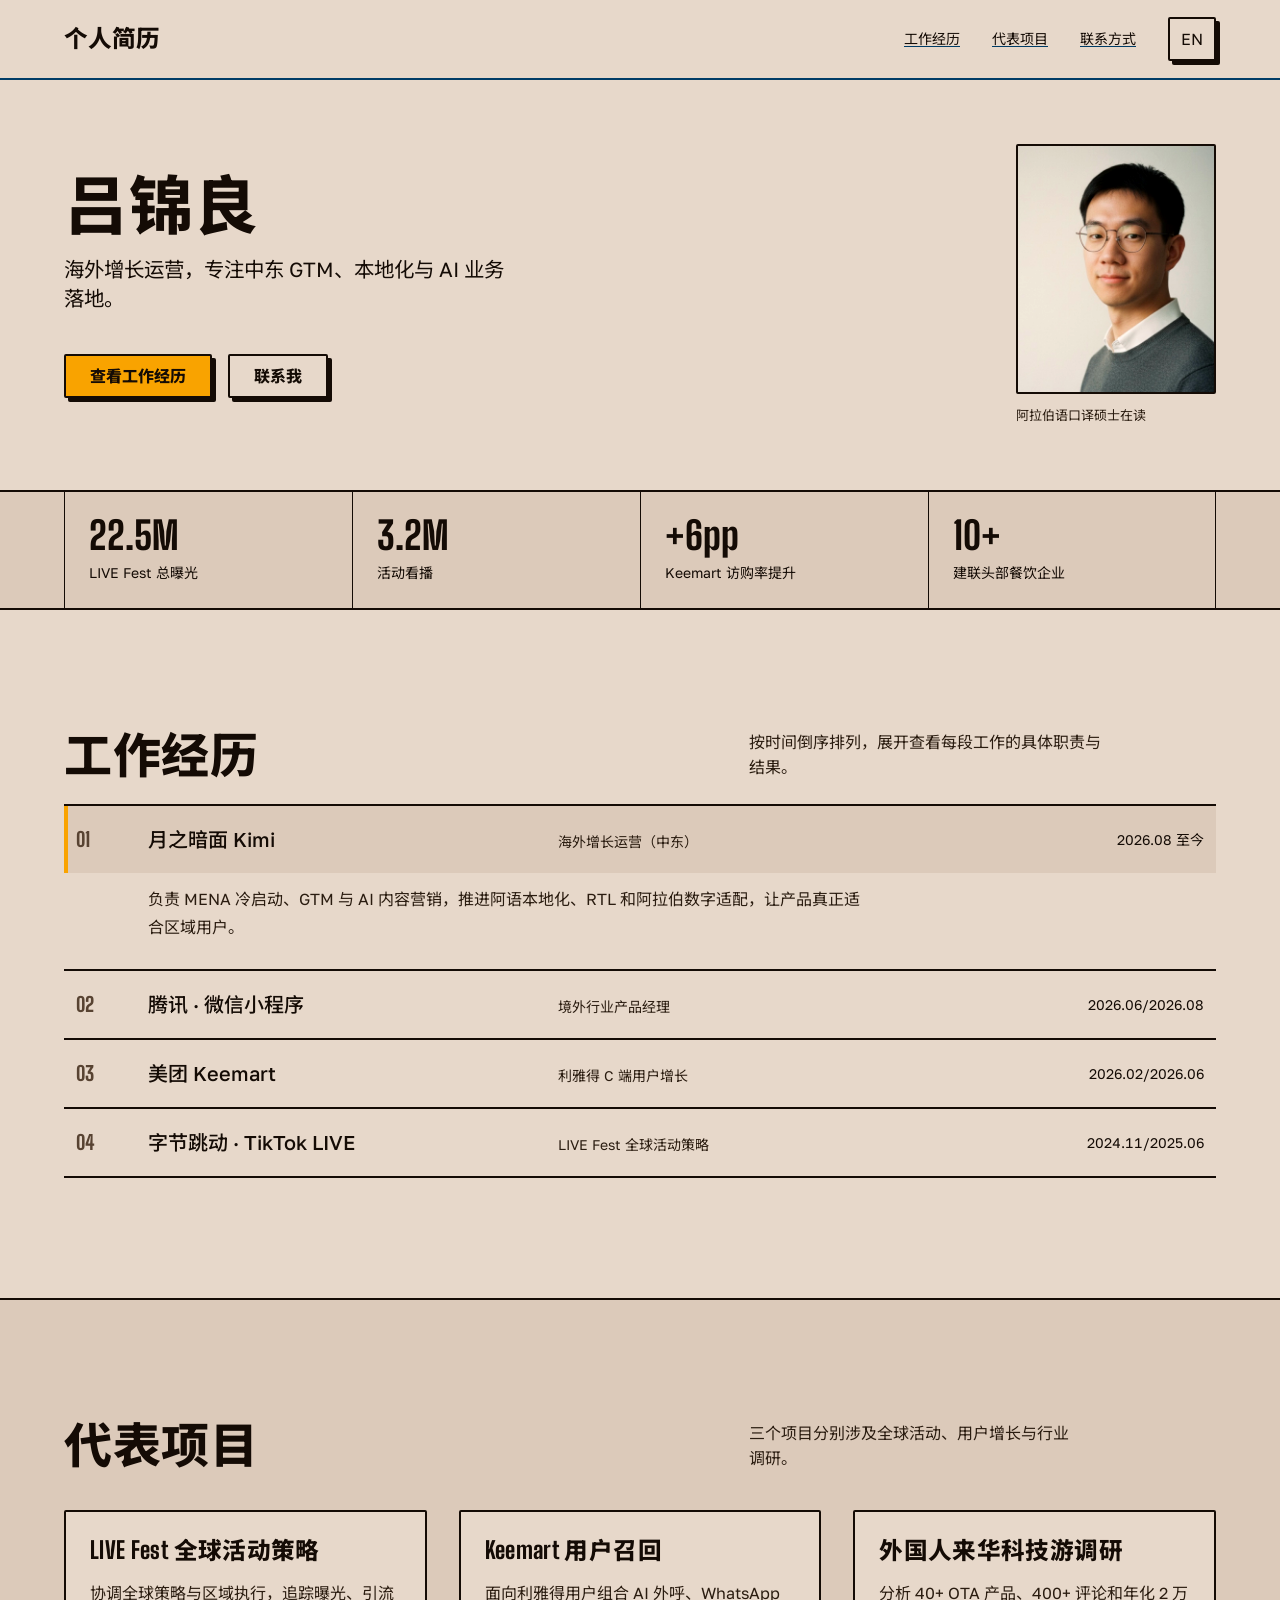
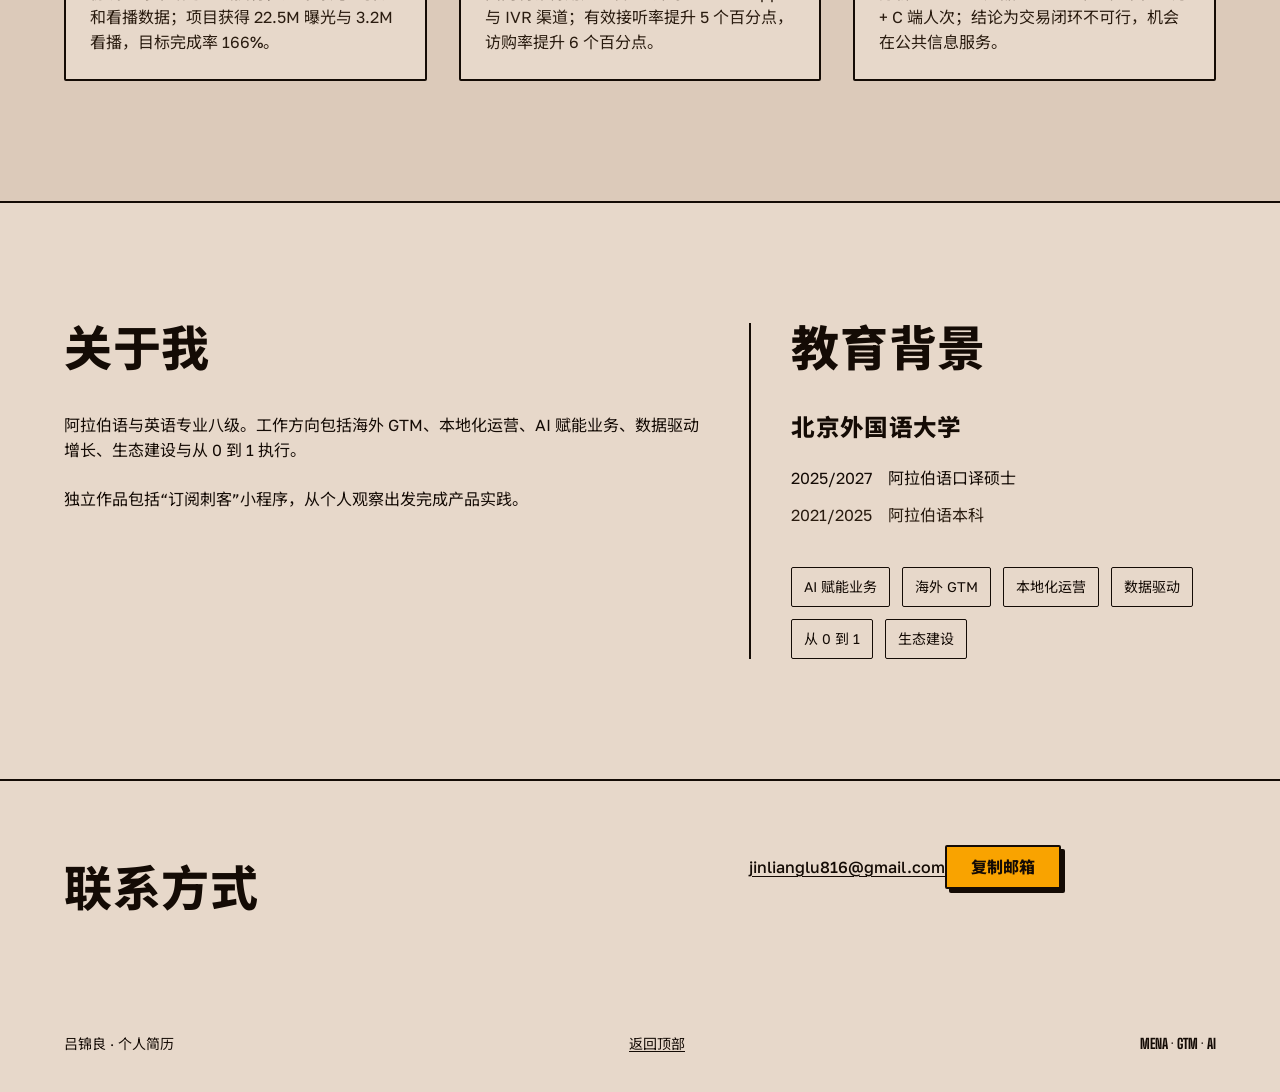
==== commit 0128822c: "重新设计个人简历首页并更新联系邮箱" ====
--- a/index.html
+++ b/index.html
@@ -1,27 +1,304 @@
 <!doctype html>
-<html lang="en">
-  <head>
-    <meta charset="UTF-8" />
-    <meta name="viewport" content="width=device-width, initial-scale=1.0" />
-    <meta
-      name="description"
-      content="Ash Lyu's CV: global expansion experience at top-tier tech companies (Moonshot AI Kimi, Tencent WeChat, Meituan Keemart, ByteDance TikTok LIVE), Arabic major at BFSU, Arabic-English bilingual."
-    />
-    <meta property="og:title" content="Ash Lyu CV" />
-    <meta
-      property="og:description"
-      content="多段头部大厂出海经历 · 从中东区域到全球策略视野 · 阿英双语能力 · AI 能力深度赋能业务"
-    />
-    <meta property="og:type" content="website" />
-    <link
-      rel="icon"
-      href="data:image/svg+xml,%3Csvg xmlns='http://www.w3.org/2000/svg' viewBox='0 0 100 100'%3E%3Crect width='100' height='100' rx='22' fill='%23C2410C'/%3E%3Ctext x='50' y='68' font-size='52' text-anchor='middle' fill='white' font-family='serif'%3EA%3C/text%3E%3C/svg%3E"
-    />
-    <title>Ash Lyu CV</title>
-    <script type="module" crossorigin src="./assets/index-Bm0ek1dO.js"></script>
-    <link rel="stylesheet" crossorigin href="./assets/index-CSiEhA15.css">
-  </head>
-  <body>
-    <div id="root"></div>
-  </body>
+<html lang="zh-CN">
+<head>
+  <meta charset="UTF-8">
+  <meta name="viewport" content="width=device-width, initial-scale=1.0">
+  <meta name="description" content="吕锦良的个人简历：海外增长运营，专注中东 GTM、本地化与 AI 业务落地。">
+  <meta property="og:title" content="吕锦良 · 个人简历">
+  <meta property="og:description" content="海外增长运营，专注中东 GTM、本地化与 AI 业务落地。">
+  <meta property="og:type" content="website">
+  <meta property="og:url" content="https://jinlianglu816-glitch.github.io/">
+  <link rel="canonical" href="https://jinlianglu816-glitch.github.io/">
+  <title>吕锦良 · 个人简历</title>
+  <link rel="icon" href="data:,">
+  <link rel="preconnect" href="https://fonts.googleapis.com">
+  <link rel="preconnect" href="https://fonts.gstatic.com" crossorigin>
+  <link href="https://fonts.googleapis.com/css2?family=Big+Shoulders+Display:wght@800&family=Golos+Text:wght@400;500&family=Noto+Sans+SC:wght@400;500;800&display=swap" rel="stylesheet">
+  <style>
+:root {
+  color-scheme: light;
+  --space-3xs: 2px; --space-2xs: 4px; --space-xs: 8px; --space-sm: 12px; --space-md: 16px; --space-lg: 24px; --space-xl: 40px; --space-2xl: 64px; --space-3xl: 96px; --space-4xl: 144px;
+  --text-xs: 0.8125rem; --text-sm: 0.875rem; --text-md: 1rem; --text-lg: 1.25rem; --text-xl: 1.5625rem; --text-2xl: 1.953rem; --text-3xl: 2.441rem;
+  --text-display-s: clamp(2.25rem, 4vw + 0.5rem, 3.75rem); --text-display: clamp(2.75rem, 5vw + 1rem, 5.25rem);
+  --text-section: clamp(2rem, 2.5vw + 1rem, 3.5rem); --text-title: clamp(1.25rem, 0.75vw + 0.875rem, 1.625rem); --text-lead: clamp(1.125rem, 0.35vw + 1rem, 1.375rem);
+  --ease-out: cubic-bezier(0.16, 1, 0.3, 1); --ease-in: cubic-bezier(0.7, 0, 0.84, 0); --ease-in-out: cubic-bezier(0.65, 0, 0.35, 1);
+  --dur-micro: 120ms; --dur-short: 220ms; --dur-long: 420ms;
+  --color-error: oklch(52% 0.19 27); --color-success: oklch(50% 0.12 150);
+  --container: 1440px; --gutter: 64px; --gap-columns: 32px; --section-gap-s: 120px; --section-gap: 144px; --section-gap-l: 176px;
+  --z-base: 1; --z-raised: 10; --z-dropdown: 100; --z-sticky: 200; --z-sticky-nav: 300; --z-modal: 400; --z-toast: 500; --z-tooltip: 600;
+  --color-paper: oklch(92% 0.045 50); --color-paper-2: oklch(88% 0.050 45); --color-paper-3: oklch(82% 0.060 40);
+  --color-ink: oklch(18% 0.080 20); --color-ink-2: oklch(28% 0.060 25); --color-muted: oklch(42% 0.050 30);
+  --color-rule: oklch(40% 0.21 25); --color-accent: oklch(86% 0.18 95); --color-accent-2: oklch(40% 0.21 25);
+  --color-accent-ink: oklch(18% 0.080 20); --color-focus: oklch(40% 0.21 25);
+  --font-display: "Big Shoulders Display", Impact, sans-serif; --font-body: "Golos Text", system-ui, sans-serif;
+  --font-outlier: var(--font-body);
+  --radius-card: 2px; --radius-pill: 2px; --rule-hair: 1px; --rule-bar: 2px; --shadow-card: 4px 4px 0 var(--color-ink);
+  --tracking-display: 0.015em; --display-weight: 800;
+}
+
+
+*, *::before, *::after { box-sizing: border-box; }
+html, body { overflow-x: clip; }
+html { scrollbar-color: var(--color-muted) var(--color-paper); scroll-padding-top: var(--space-3xl); }
+body { margin: 0; background: var(--color-paper); color: var(--color-ink); font-family: var(--font-body); font-size: var(--text-md); line-height: 1.55; -webkit-font-smoothing: antialiased; caret-color: var(--color-accent); }
+::selection { background: color-mix(in oklab, var(--color-accent) 22%, transparent); color: var(--color-ink); }
+:focus-visible { outline: 2px solid var(--color-focus); outline-offset: 2px; }
+a { color: inherit; text-decoration-thickness: 1px; text-underline-offset: 0.16em; }
+h1, h2, h3 { margin: 0; font-family: var(--font-display); font-weight: var(--display-weight, 700); font-synthesis: none; letter-spacing: var(--tracking-display); line-height: 1.05; overflow-wrap: break-word; min-width: 0; text-wrap: balance; }
+h1 { max-width: 20ch; font-size: var(--text-display); } h2 { max-width: 30ch; font-size: var(--text-section); } h3 { max-width: 40ch; font-size: var(--text-title); line-height: 1.2; }
+.lead { font-size: var(--text-lead); line-height: 1.45; max-width: 52ch; }
+p { margin: 0; text-wrap: pretty; }
+p:not([class]) { max-width: 65ch; }
+img, video { max-width: 100%; height: auto; display: block; }
+svg { display: block; }
+[hidden] { display: none !important; }
+button, input, select, textarea { font: inherit; }
+.container { width: 100%; max-width: var(--container); margin-inline: auto; padding-inline: var(--gutter); box-sizing: border-box; }
+.num, .figure, td.num { font-variant-numeric: tabular-nums; }
+.visually-hidden { position: absolute; width: 1px; height: 1px; overflow: hidden; clip-path: inset(50%); white-space: nowrap; }
+[data-slot] { position: relative; overflow: hidden; background: linear-gradient(160deg, var(--color-paper-2, var(--color-paper)), var(--color-paper-3, var(--color-paper))); }
+[data-slot] > img { position: absolute; inset: 0; width: 100%; height: 100%; object-fit: cover; z-index: 1; }
+[data-slot]:has(> img) > :not(img):not([data-keep]) { display: none !important; }
+@media (max-width: 60rem) { :root { --gutter: 24px; --section-gap-s: 80px; --section-gap: 96px; --section-gap-l: 120px; } }
+@media (max-width: 40rem) { :root { --gutter: 16px; --section-gap-s: 56px; --section-gap: 72px; --section-gap-l: 96px; --gap-columns: 16px; } }
+@media (prefers-reduced-motion: reduce) { *:not(.keep-motion), *:not(.keep-motion)::before, *:not(.keep-motion)::after { animation-duration: 0.01ms !important; animation-iteration-count: 1 !important; transition-duration: 0.01ms !important; scroll-behavior: auto !important; } }
+/* photographs: natural vib=20 con=10 */
+[data-slot] > img { filter: saturate(1.1) contrast(1.1); }
+
+
+/* Hallmark · shape: Portfolio Grid · genre: editorial · theme: Carnival (deal 3/3, seed three-experimental-personal-resume-e6d4·994e67ee·2026-11-24·r0) · job: hire · draw: three-experimental-personal-resume-e6d4·994e67ee·2026-11-24·r0
+ * hero: Banner · nav: slab · footer: colophon · imagery: small user portrait · signature: a compact curriculum vitae with printed rules · carnival: pressroom
+ * axes: light/display-heavy/chromatic-yellow · posture: full-palette · contrast: pass · fold: pass · v2.0.0 */
+/* Hallmark · pre-emit critique: P5 H5 E4 S5 R4 V5 · weakest: R, one hard-shadow recipe retained and all extra decoration cut */
+
+:root {
+  --color-paper: oklch(89% 0.025 65); --color-paper-2: oklch(85% 0.03 65); --color-paper-3: oklch(79% 0.04 65);
+  --color-ink: oklch(16% 0.02 60); --color-ink-2: oklch(24% 0.03 60); --color-muted: oklch(40% 0.04 60);
+  --color-accent: oklch(78% 0.18 75); --color-accent-2: oklch(34% 0.10 240); --color-rule: var(--color-accent-2);
+  --color-focus: oklch(34% 0.10 240);
+  --font-display: "Big Shoulders Display", "Noto Sans SC", sans-serif;
+  --font-body: "Golos Text", "Noto Sans SC", sans-serif;
+  --nav-height: 80px;
+}
+.site-header { height: var(--nav-height); border-bottom: var(--rule-bar) solid var(--color-accent-2); }
+.nav { height: 100%; display: flex; align-items: center; justify-content: space-between; gap: var(--gap-columns); }
+.wordmark { font: 800 var(--text-title)/1 var(--font-display); text-decoration: none; text-transform: uppercase; white-space: nowrap; }
+.nav-links { display: flex; align-items: center; gap: var(--gap-columns); margin-left: auto; }
+.nav-links a { font-size: var(--text-sm); text-decoration-color: var(--color-accent-2); }
+.language { min-width: 48px; min-height: 44px; border: var(--rule-bar) solid var(--color-ink); border-radius: var(--radius-card); background: var(--color-paper); color: var(--color-ink); box-shadow: var(--shadow-card); cursor: pointer; }
+.language:hover { background: var(--color-accent); }
+.language:active { transform: translate(3px, 3px); box-shadow: 1px 1px 0 var(--color-ink); }
+.hero { border-bottom: var(--rule-bar) solid var(--color-ink); }
+.hero-grid { display: grid; grid-template-columns: minmax(0, 1fr) 200px; align-items: center; gap: var(--gap-columns); padding-block: var(--space-2xl); }
+.hero-copy { min-width: 0; }
+.hero h1 { max-width: 12ch; font-size: clamp(3rem, 5vw, 5rem); }
+.hero .lead { margin-top: var(--space-md); max-width: 38ch; color: var(--color-ink); }
+.hero-actions { display: flex; flex-wrap: wrap; gap: var(--space-md); margin-top: var(--space-xl); }
+.btn { display: inline-flex; align-items: center; justify-content: center; min-height: 44px; padding: 0 var(--space-lg); border: var(--rule-bar) solid var(--color-ink); border-radius: var(--radius-card); box-shadow: var(--shadow-card); background: var(--color-paper); color: var(--color-ink); font: 800 var(--text-md)/1 var(--font-display); text-decoration: none; white-space: nowrap; cursor: pointer; }
+.btn-primary { background: var(--color-accent); }
+.btn-primary:hover, .btn-secondary:hover { background: var(--color-accent-2); color: var(--color-paper); }
+.btn:active { transform: translate(3px, 3px); box-shadow: 1px 1px 0 var(--color-ink); }
+.btn:disabled, .language:disabled { opacity: 0.55; cursor: not-allowed; transform: none; }
+.hero-visual { min-width: 0; }
+.hero-photo { margin: 0; width: 200px; aspect-ratio: 4 / 5; border: var(--rule-bar) solid var(--color-ink); border-radius: var(--radius-card); }
+.photo-note { margin: var(--space-sm) 0 0; color: var(--color-ink-2); font-size: var(--text-xs); line-height: 1.5; }
+.skip { position: absolute; left: var(--space-md); top: calc(-1 * var(--space-3xl)); z-index: var(--z-toast); padding: var(--space-xs) var(--space-md); background: var(--color-accent); color: var(--color-ink); }
+.skip:focus-visible { top: var(--space-md); }
+@media (max-width: 60rem) {
+  .nav-links { display: none; }
+  .hero-grid { grid-template-columns: minmax(0, 1fr) 180px; gap: var(--gap-columns); padding-block: var(--space-xl); }
+  .hero-photo { width: 180px; }
+}
+@media (max-width: 40rem) {
+  .hero-grid { grid-template-columns: minmax(0, 1fr) 112px; align-items: start; gap: var(--space-md); padding-block: var(--space-xl); }
+  .hero h1 { font-size: 3.5rem; }
+  .hero .lead { font-size: var(--text-md); }
+  .hero-photo { width: 112px; }
+  .hero-actions { align-items: flex-start; flex-direction: column; }
+}
+
+.section { padding-block: var(--section-gap-s); }
+.section-heading { display: grid; grid-template-columns: minmax(0, 7fr) minmax(0, 5fr); align-items: end; gap: var(--gap-columns); margin-bottom: var(--space-xl); }
+.section-heading p { color: var(--color-ink-2); max-width: 36ch; }
+.score-strip { background: var(--color-paper-2); border-bottom: var(--rule-bar) solid var(--color-ink); }
+.score-grid { display: grid; grid-template-columns: repeat(4, minmax(0, 1fr)); }
+.score-grid > div { padding: var(--space-lg); border-left: var(--rule-hair) solid var(--color-ink); display: flex; flex-direction: column; gap: var(--space-xs); }
+.score-grid > div:last-child { border-right: var(--rule-hair) solid var(--color-ink); }
+.score-grid strong { font: 800 clamp(2.25rem, 3vw, 3.5rem)/1 var(--font-display); font-variant-numeric: tabular-nums; }
+.score-grid span { font-size: var(--text-sm); }
+#experience .section-heading { margin-bottom: var(--space-lg); }
+.work-ledger { border-bottom: var(--rule-bar) solid var(--color-ink); }
+.work-ledger details { border-top: var(--rule-bar) solid var(--color-ink); }
+.work-ledger summary { list-style: none; cursor: pointer; display: grid; grid-template-columns: 48px minmax(0, 1fr) 150px; gap: var(--space-lg); align-items: center; padding: 20px var(--space-sm); }
+.work-ledger summary::-webkit-details-marker { display: none; }
+.work-ledger summary:hover { background: var(--color-paper-2); }
+.work-ledger details[open] summary { background: var(--color-paper-2); box-shadow: inset 4px 0 0 var(--color-accent); }
+.ledger-no { color: var(--color-muted); font: 800 var(--text-lg)/1 var(--font-display); font-variant-numeric: tabular-nums; }
+.work-ledger summary > span:nth-child(2) { display: grid; grid-template-columns: minmax(200px, 0.9fr) minmax(0, 1.1fr); align-items: baseline; gap: var(--space-lg); }
+.work-ledger strong { font: 500 var(--text-lg)/1.35 var(--font-body); }
+.work-ledger small, .work-ledger time { font-size: var(--text-sm); line-height: 1.5; }
+.work-ledger small { color: var(--color-ink-2); }
+.work-ledger time { text-align: right; font-variant-numeric: tabular-nums; white-space: nowrap; }
+.ledger-body { padding: var(--space-sm) var(--space-sm) 28px calc(48px + var(--space-lg) + var(--space-sm)); }
+.ledger-body p { max-width: 72ch; color: var(--color-ink-2); font-size: var(--text-md); line-height: 1.75; }
+.project-section { background: var(--color-paper-2); border-block: var(--rule-bar) solid var(--color-ink); }
+.poster-grid { display: grid; grid-template-columns: repeat(3, minmax(0, 1fr)); gap: var(--gap-columns); align-items: stretch; }
+.poster-grid article { padding: var(--space-lg); border: var(--rule-bar) solid var(--color-ink); border-radius: var(--radius-card); background: var(--color-paper); }
+.poster-grid h3 { margin-bottom: var(--space-md); font-size: var(--text-title); }
+.poster-grid p { color: var(--color-ink-2); }
+.bio-education { display: grid; grid-template-columns: minmax(0, 7fr) minmax(0, 5fr); gap: var(--gap-columns); }
+.bio-block h2, .education-block h2 { margin-bottom: var(--space-xl); }
+.bio-block p + p { margin-top: var(--space-lg); }
+.education-block { padding-left: var(--space-xl); border-left: var(--rule-bar) solid var(--color-ink); }
+.education-block h3 { margin-bottom: var(--space-lg); }
+.education-block p + p { margin-top: var(--space-sm); color: var(--color-ink-2); }
+.skill-list { display: flex; flex-wrap: wrap; gap: var(--space-sm); margin-top: var(--space-xl); }
+.skill-list span { border: var(--rule-hair) solid var(--color-ink); padding: var(--space-xs) var(--space-sm); border-radius: var(--radius-card); font-size: var(--text-sm); }
+.contact-section { padding-block: var(--space-2xl); background: var(--color-paper); color: var(--color-ink); border-top: var(--rule-bar) solid var(--color-ink); }
+.contact-grid { display: grid; grid-template-columns: minmax(0, 7fr) minmax(0, 5fr); align-items: center; gap: var(--gap-columns); }
+.contact-email { display: inline-block; margin-bottom: var(--space-md); font-weight: 500; overflow-wrap: anywhere; }
+.copy-status { min-height: 1.5em; margin-top: var(--space-sm); }
+.site-footer { min-height: 96px; display: flex; align-items: center; justify-content: space-between; gap: var(--gap-columns); font-size: var(--text-sm); }
+.site-footer > span:last-child { font-family: var(--font-display); font-weight: 800; }
+@media (max-width: 60rem) {
+  .section-heading, .bio-education, .contact-grid { grid-template-columns: minmax(0, 1fr); gap: var(--gap-columns); }
+  .score-grid { grid-template-columns: repeat(2, minmax(0, 1fr)); }
+  .score-grid > div:nth-child(2) { border-right: var(--rule-hair) solid var(--color-ink); }
+  .score-grid > div:nth-child(n+3) { border-top: var(--rule-hair) solid var(--color-ink); }
+  .poster-grid { grid-template-columns: minmax(0, 1fr); }
+  .education-block { padding-left: 0; padding-top: var(--space-xl); border-left: 0; border-top: var(--rule-bar) solid var(--color-ink); }
+}
+@media (max-width: 40rem) {
+  .score-grid > div { padding: var(--space-md) var(--space-sm); }
+  .score-grid strong { font-size: 2.5rem; }
+  .work-ledger summary { grid-template-columns: 32px minmax(0, 1fr); gap: var(--gap-columns); padding-inline: 0; }
+  .work-ledger summary > span:nth-child(2) { display: flex; align-items: flex-start; flex-direction: column; gap: var(--space-xs); }
+  .work-ledger time { grid-column: 2; text-align: left; }
+  .ledger-body { padding-left: calc(32px + var(--gap-columns)); padding-right: 0; }
+  .contact-email { font-size: var(--text-sm); }
+  .site-footer { align-items: flex-start; flex-direction: column; justify-content: center; padding-block: var(--space-xl); gap: var(--space-sm); }
+}
+
+  </style>
+</head>
+<body id="top">
+  <a class="skip" href="#main">跳到正文</a>
+  <header class="site-header">
+    <nav class="container nav" aria-label="主导航">
+      <a class="wordmark" href="#top" aria-label="个人简历首页" data-zh="个人简历" data-en="Curriculum vitae">个人简历</a>
+      <div class="nav-links">
+        <a href="#experience" data-zh="工作经历" data-en="Experience">工作经历</a>
+        <a href="#projects" data-zh="代表项目" data-en="Projects">代表项目</a>
+        <a href="#contact" data-zh="联系方式" data-en="Contact">联系方式</a>
+      </div>
+      <button class="language" type="button" data-lang-toggle data-zh="EN" data-en="中文">EN</button>
+    </nav>
+  </header>
+  <main id="main">
+    <section class="hero">
+      <div class="container hero-grid">
+        <div class="hero-copy">
+          <h1 data-zh="吕锦良" data-en="Ash Lyu">吕锦良</h1>
+          <p class="lead" data-zh="海外增长运营，专注中东 GTM、本地化与 AI 业务落地。" data-en="International growth operator focused on MENA GTM, localization and AI operations.">海外增长运营，专注中东 GTM、本地化与 AI 业务落地。</p>
+          <div class="hero-actions">
+            <a class="btn btn-primary" href="#experience" data-zh="查看工作经历" data-en="View experience">查看工作经历</a>
+            <a class="btn btn-secondary" href="mailto:jinlianglu816@gmail.com" data-zh="联系我" data-en="Contact me">联系我</a>
+          </div>
+        </div>
+        <div class="hero-visual">
+          <figure class="hero-photo" data-slot="hero" data-alt="吕锦良的个人肖像">
+            <img src="./images/个人照片.jpg" width="1024" height="1024" alt="吕锦良" fetchpriority="high">
+          </figure>
+          <p class="photo-note" data-zh="阿拉伯语口译硕士在读" data-en="Master’s student in Arabic Interpretation">阿拉伯语口译硕士在读</p>
+        </div>
+      </div>
+    </section>
+
+    <section class="score-strip" aria-label="代表项目数据">
+      <div class="container score-grid"><div><strong>22.5M</strong><span data-zh="LIVE Fest 总曝光" data-en="LIVE Fest impressions">LIVE Fest 总曝光</span></div><div><strong>3.2M</strong><span data-zh="活动看播" data-en="Live views">活动看播</span></div><div><strong>+6pp</strong><span data-zh="Keemart 访购率提升" data-en="Keemart conversion lift">Keemart 访购率提升</span></div><div><strong>10+</strong><span data-zh="建联头部餐饮企业" data-en="Leading restaurant groups connected">建联头部餐饮企业</span></div></div>
+    </section>
+
+    <section class="section container" id="experience">
+      <div class="section-heading"><h2 data-zh="工作经历" data-en="Experience">工作经历</h2><p data-zh="按时间倒序排列，展开查看每段工作的具体职责与结果。" data-en="In reverse chronological order. Expand each role for responsibilities and outcomes.">按时间倒序排列，展开查看每段工作的具体职责与结果。</p></div>
+      <div class="work-ledger">
+        <details open><summary><span class="ledger-no">01</span><span><strong data-zh="月之暗面 Kimi" data-en="Moonshot AI · Kimi">月之暗面 Kimi</strong><small data-zh="海外增长运营（中东）" data-en="International Growth, MENA">海外增长运营（中东）</small></span><time data-zh="2026.08 至今" data-en="Aug 2026/Present">2026.08 至今</time></summary><div class="ledger-body"><p data-zh="负责 MENA 冷启动、GTM 与 AI 内容营销，推进阿语本地化、RTL 和阿拉伯数字适配，让产品真正适合区域用户。" data-en="Own MENA market entry, GTM and AI content marketing, advancing Arabic localization, RTL and numeral adaptation for regional users.">负责 MENA 冷启动、GTM 与 AI 内容营销，推进阿语本地化、RTL 和阿拉伯数字适配，让产品真正适合区域用户。</p></div></details>
+        <details><summary><span class="ledger-no">02</span><span><strong data-zh="腾讯 · 微信小程序" data-en="Tencent · Weixin Mini Program">腾讯 · 微信小程序</strong><small data-zh="境外行业产品经理" data-en="Overseas Industry Product Manager">境外行业产品经理</small></span><time data-zh="2026.06/2026.08" data-en="Jun/Aug 2026">2026.06/2026.08</time></summary><div class="ledger-body"><p data-zh="围绕外籍用户来华登录、商户教育与境外餐饮小程序开展调研，建联 10+ 头部餐饮企业。" data-en="Researched inbound visitor login, merchant education and overseas dining Mini Programs, connecting with 10+ leading restaurant groups.">围绕外籍用户来华登录、商户教育与境外餐饮小程序开展调研，建联 10+ 头部餐饮企业。</p></div></details>
+        <details><summary><span class="ledger-no">03</span><span><strong data-zh="美团 Keemart" data-en="Meituan · Keemart">美团 Keemart</strong><small data-zh="利雅得 C 端用户增长" data-en="Consumer Growth, Riyadh">利雅得 C 端用户增长</small></span><time data-zh="2026.02/2026.06" data-en="Feb/Jun 2026">2026.02/2026.06</time></summary><div class="ledger-body"><p data-zh="通过 AI 外呼、WhatsApp 与 IVR 双渠道召回，有效接听率提升 5 个百分点，访购率提升 6 个百分点，新客环比提升 5 个百分点。" data-en="Used AI calls with WhatsApp and IVR outreach, lifting effective answers by 5pp, visit-to-purchase conversion by 6pp and new customers by 5pp month over month.">通过 AI 外呼、WhatsApp 与 IVR 双渠道召回，有效接听率提升 5 个百分点，访购率提升 6 个百分点，新客环比提升 5 个百分点。</p></div></details>
+        <details><summary><span class="ledger-no">04</span><span><strong data-zh="字节跳动 · TikTok LIVE" data-en="ByteDance · TikTok LIVE">字节跳动 · TikTok LIVE</strong><small data-zh="LIVE Fest 全球活动策略" data-en="Global Campaign Strategy, LIVE Fest">LIVE Fest 全球活动策略</small></span><time data-zh="2024.11/2025.06" data-en="Nov 2024/Jun 2025">2024.11/2025.06</time></summary><div class="ledger-body"><p data-zh="以 166% 目标完成率交付全球活动，获得 22.5M 曝光、45K 引流与 3.2M 看播，看播同比增长 25%。" data-en="Delivered the global campaign at 166% of target, with 22.5M impressions, 45K referrals and 3.2M live views, up 25% year over year.">以 166% 目标完成率交付全球活动，获得 22.5M 曝光、45K 引流与 3.2M 看播，看播同比增长 25%。</p></div></details>
+      </div>
+    </section>
+
+    <section class="section project-section" id="projects">
+      <div class="container"><div class="section-heading"><h2 data-zh="代表项目" data-en="Selected projects">代表项目</h2><p data-zh="三个项目分别涉及全球活动、用户增长与行业调研。" data-en="Three projects covering global campaigns, user growth and industry research.">三个项目分别涉及全球活动、用户增长与行业调研。</p></div>
+        <div class="poster-grid">
+          <article><h3 data-zh="LIVE Fest 全球活动策略" data-en="LIVE Fest global campaign strategy">LIVE Fest 全球活动策略</h3><p data-zh="协调全球策略与区域执行，追踪曝光、引流和看播数据；项目获得 22.5M 曝光与 3.2M 看播，目标完成率 166%。" data-en="Coordinated global strategy and regional execution across impressions, referrals and views; delivered 22.5M impressions and 3.2M live views at 166% of target.">协调全球策略与区域执行，追踪曝光、引流和看播数据；项目获得 22.5M 曝光与 3.2M 看播，目标完成率 166%。</p></article>
+          <article><h3 data-zh="Keemart 用户召回" data-en="Keemart user reactivation">Keemart 用户召回</h3><p data-zh="面向利雅得用户组合 AI 外呼、WhatsApp 与 IVR 渠道；有效接听率提升 5 个百分点，访购率提升 6 个百分点。" data-en="Combined AI calls, WhatsApp and IVR for users in Riyadh; effective answers rose 5pp and visit-to-purchase conversion rose 6pp.">面向利雅得用户组合 AI 外呼、WhatsApp 与 IVR 渠道；有效接听率提升 5 个百分点，访购率提升 6 个百分点。</p></article>
+          <article><h3 data-zh="外国人来华科技游调研" data-en="Inbound tech-tour research">外国人来华科技游调研</h3><p data-zh="分析 40+ OTA 产品、400+ 评论和年化 2 万+ C 端人次；结论为交易闭环不可行，机会在公共信息服务。" data-en="Reviewed 40+ OTA products, 400+ comments and 20K+ annual consumer visits; ruled out a transaction loop and identified public information services as the opportunity.">分析 40+ OTA 产品、400+ 评论和年化 2 万+ C 端人次；结论为交易闭环不可行，机会在公共信息服务。</p></article>
+        </div>
+      </div>
+    </section>
+
+    <section class="section container bio-education" id="about">
+      <div class="bio-block"><h2 data-zh="关于我" data-en="About">关于我</h2><p data-zh="阿拉伯语与英语专业八级。工作方向包括海外 GTM、本地化运营、AI 赋能业务、数据驱动增长、生态建设与从 0 到 1 执行。" data-en="TEM-8 in Arabic and English. My work covers international GTM, localization, AI-enabled operations, data-led growth, ecosystem building and zero-to-one execution.">阿拉伯语与英语专业八级。工作方向包括海外 GTM、本地化运营、AI 赋能业务、数据驱动增长、生态建设与从 0 到 1 执行。</p><p data-zh="独立作品包括“订阅刺客”小程序，从个人观察出发完成产品实践。" data-en="Independent work includes Subscription Assassin, a Mini Program built from a personal observation into a working product.">独立作品包括“订阅刺客”小程序，从个人观察出发完成产品实践。</p></div>
+      <div class="education-block"><h2 data-zh="教育背景" data-en="Education">教育背景</h2><h3 data-zh="北京外国语大学" data-en="Beijing Foreign Studies University">北京外国语大学</h3><p data-zh="2025/2027　阿拉伯语口译硕士" data-en="2025/2027　Master’s in Arabic Interpretation">2025/2027　阿拉伯语口译硕士</p><p data-zh="2021/2025　阿拉伯语本科" data-en="2021/2025　BA in Arabic">2021/2025　阿拉伯语本科</p><div class="skill-list" aria-label="技能"><span data-zh="AI 赋能业务" data-en="AI for business">AI 赋能业务</span><span data-zh="海外 GTM" data-en="International GTM">海外 GTM</span><span data-zh="本地化运营" data-en="Localization">本地化运营</span><span data-zh="数据驱动" data-en="Data-led growth">数据驱动</span><span data-zh="从 0 到 1" data-en="Zero to one">从 0 到 1</span><span data-zh="生态建设" data-en="Ecosystem building">生态建设</span></div></div>
+    </section>
+
+    <section class="contact-section" id="contact">
+      <div class="container contact-grid"><h2 data-zh="联系方式" data-en="Contact">联系方式</h2><div><a class="contact-email" href="mailto:jinlianglu816@gmail.com">jinlianglu816@gmail.com</a><button class="btn btn-primary" type="button" data-copy-email data-zh="复制邮箱" data-en="Copy email">复制邮箱</button><p class="copy-status" role="status" aria-live="polite"></p></div></div>
+    </section>
+  </main>
+  <footer class="site-footer container"><span data-zh="吕锦良 · 个人简历" data-en="Ash Lyu · Curriculum vitae">吕锦良 · 个人简历</span><a href="#top" data-zh="返回顶部" data-en="Back to top">返回顶部</a><span>MENA · GTM · AI</span></footer>
+  <script>
+const EMAIL = 'jinlianglu816@gmail.com';
+const languageKey = 'ash-hallmark-language';
+
+function setLanguage(language) {
+  const lang = language === 'en' ? 'en' : 'zh';
+  document.documentElement.lang = lang === 'zh' ? 'zh-CN' : 'en';
+  document.querySelectorAll('[data-zh][data-en]').forEach((element) => {
+    element.textContent = element.dataset[lang];
+  });
+  document.querySelectorAll('[data-lang-toggle]').forEach((button) => {
+    button.setAttribute('aria-label', lang === 'zh' ? 'Switch to English' : '切换到中文');
+  });
+  try { localStorage.setItem(languageKey, lang); } catch {}
+}
+
+const savedLanguage = (() => {
+  try { return localStorage.getItem(languageKey); } catch { return null; }
+})();
+setLanguage(savedLanguage || 'zh');
+
+document.querySelectorAll('[data-lang-toggle]').forEach((button) => {
+  button.addEventListener('click', () => {
+    setLanguage(document.documentElement.lang === 'zh-CN' ? 'en' : 'zh');
+  });
+});
+
+document.querySelectorAll('[data-copy-email]').forEach((button) => {
+  button.setAttribute('aria-live', 'polite');
+  button.addEventListener('click', async () => {
+    const original = button.textContent;
+    try {
+      await navigator.clipboard.writeText(EMAIL);
+      button.textContent = document.documentElement.lang === 'zh-CN' ? '已复制' : 'Copied';
+    } catch {
+      const field = document.createElement('textarea');
+      field.value = EMAIL;
+      field.setAttribute('readonly', '');
+      field.className = 'visually-hidden';
+      document.body.append(field);
+      field.select();
+      const copied = document.execCommand('copy');
+      field.remove();
+      button.textContent = copied
+        ? (document.documentElement.lang === 'zh-CN' ? '已复制' : 'Copied')
+        : EMAIL;
+    }
+    window.setTimeout(() => { button.textContent = original; }, 1800);
+  });
+});
+
+  </script>
+</body>
 </html>
